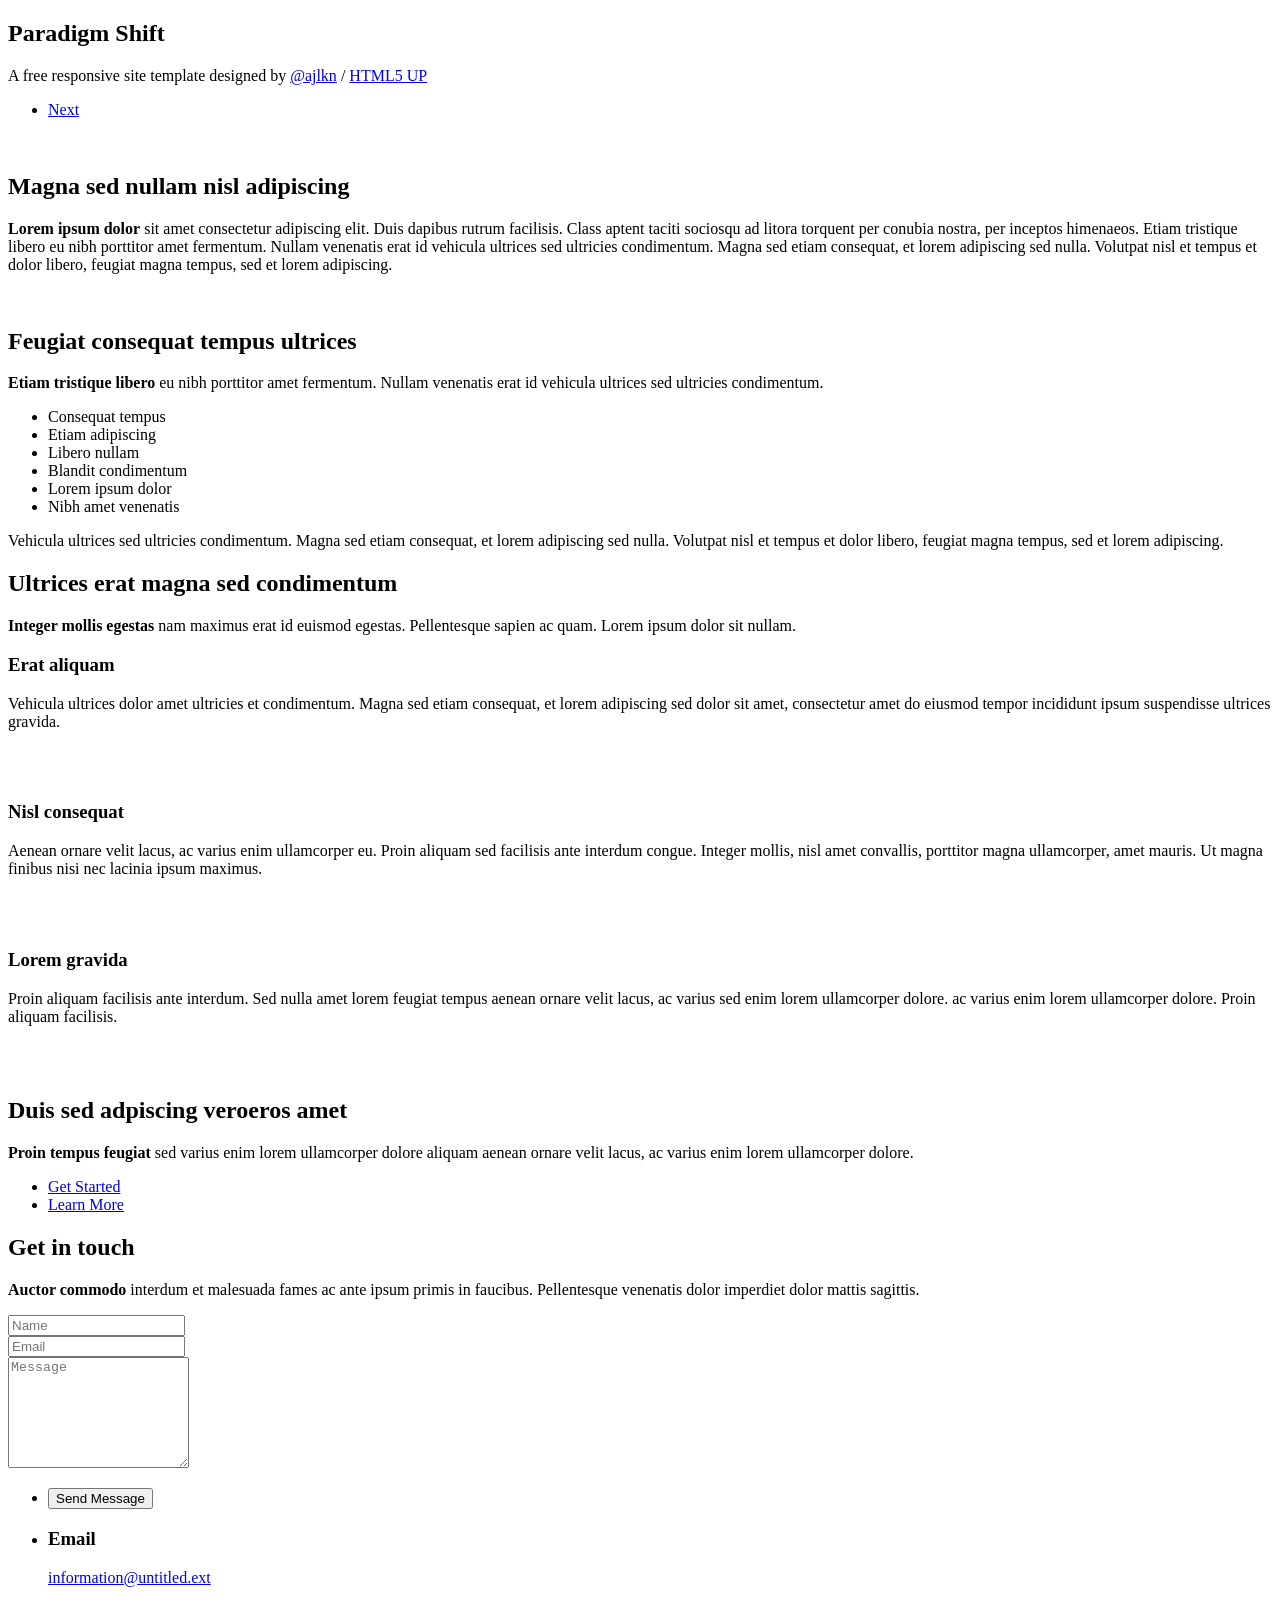
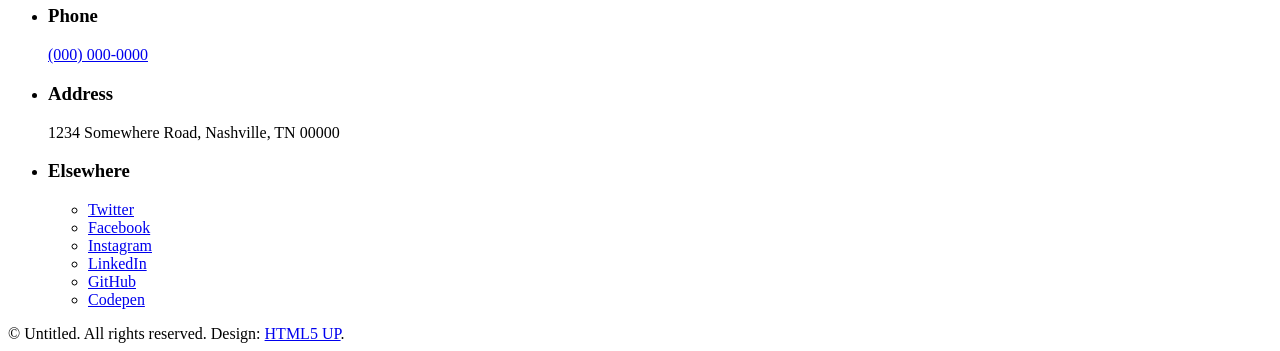
==== index.html @ 8aac3344 "fix links to images" ====
<!DOCTYPE HTML>
<html>
	<head>
		<title>Paradigm Shift by HTML5 UP</title>
		<meta charset="utf-8" />
		<meta name="viewport" content="width=device-width, initial-scale=1, user-scalable=no" />
		<meta name="description" content="" />
		<meta name="keywords" content="" />
		<link rel="stylesheet" href="static/assets/css/main.css" />
	</head>
	<body class="is-preload">

		<!-- Wrapper -->
			<div id="wrapper">

				<!-- Intro -->
					<section class="intro">
						<header>
							<h1>Paradigm Shift</h1>
							<p>A free responsive site template designed by <a href="https://twitter.com/ajlkn">@ajlkn</a> / <a href="https://html5up.net">HTML5 UP</a></p>
							<ul class="actions">
								<li><a href="#first" class="arrow scrolly"><span class="label">Next</span></a></li>
							</ul>
						</header>
						<div class="content">
							<span class="image fill" data-position="center"><img src="static/static/images/pic01.jpg" alt="" /></span>
						</div>
					</section>

				<!-- Section -->
					<section id="first">
						<header>
							<h2>Magna sed nullam nisl adipiscing</h2>
						</header>
						<div class="content">
							<p><strong>Lorem ipsum dolor</strong> sit amet consectetur adipiscing elit. Duis dapibus rutrum facilisis. Class aptent taciti sociosqu ad litora torquent per conubia nostra, per inceptos himenaeos. Etiam tristique libero eu nibh porttitor amet fermentum. Nullam venenatis erat id vehicula ultrices sed ultricies condimentum. Magna sed etiam consequat, et lorem adipiscing sed nulla. Volutpat nisl et tempus et dolor libero, feugiat magna tempus, sed et lorem adipiscing.</p>
							<span class="image main"><img src="static/images/pic02.jpg" alt="" /></span>
						</div>
					</section>

				<!-- Section -->
					<section>
						<header>
							<h2>Feugiat consequat tempus ultrices</h2>
						</header>
						<div class="content">
							<p><strong>Etiam tristique libero</strong> eu nibh porttitor amet fermentum. Nullam venenatis erat id vehicula ultrices sed ultricies condimentum.</p>
							<ul class="feature-icons">
								<li class="icon solid fa-laptop">Consequat tempus</li>
								<li class="icon solid fa-bolt">Etiam adipiscing</li>
								<li class="icon solid fa-signal">Libero nullam</li>
								<li class="icon solid fa-cog">Blandit condimentum</li>
								<li class="icon solid fa-map-marker-alt">Lorem ipsum dolor</li>
								<li class="icon solid fa-code">Nibh amet venenatis</li>
							</ul>
							<p>Vehicula ultrices sed ultricies condimentum. Magna sed etiam consequat, et lorem adipiscing sed nulla. Volutpat nisl et tempus et dolor libero, feugiat magna tempus, sed et lorem adipiscing.</p>
						</div>
					</section>

				<!-- Section -->
					<section>
						<header>
							<h2>Ultrices erat magna sed condimentum</h2>
						</header>
						<div class="content">
							<p><strong>Integer mollis egestas</strong> nam maximus erat id euismod egestas. Pellentesque sapien ac quam. Lorem ipsum dolor sit nullam.</p>

							<!-- Section -->
								<section>
									<header>
										<h3>Erat aliquam</h3>
										<p>Vehicula ultrices dolor amet ultricies et condimentum. Magna sed etiam consequat, et lorem adipiscing sed dolor sit amet, consectetur amet do eiusmod tempor incididunt  ipsum suspendisse ultrices gravida.</p>
									</header>
									<div class="content">
										<div class="gallery">
											<a href="static/images/gallery/fulls/01.jpg" class="landscape"><img src="static/images/gallery/thumbs/01.jpg" alt="" /></a>
											<a href="static/images/gallery/fulls/02.jpg"><img src="static/images/gallery/thumbs/02.jpg" alt="" /></a>
											<a href="static/images/gallery/fulls/03.jpg"><img src="static/images/gallery/thumbs/03.jpg" alt="" /></a>
											<a href="static/images/gallery/fulls/04.jpg" class="landscape"><img src="static/images/gallery/thumbs/04.jpg" alt="" /></a>
										</div>
									</div>
								</section>

							<!-- Section -->
								<section>
									<header>
										<h3>Nisl consequat</h3>
										<p>Aenean ornare velit lacus, ac varius enim ullamcorper eu. Proin aliquam sed facilisis ante interdum congue. Integer mollis, nisl amet convallis, porttitor magna ullamcorper, amet mauris. Ut magna finibus nisi nec lacinia ipsum maximus.</p>
									</header>
									<div class="content">
										<div class="gallery">
											<a href="static/images/gallery/fulls/05.jpg" class="landscape"><img src="static/images/gallery/thumbs/05.jpg" alt="" /></a>
											<a href="static/images/gallery/fulls/06.jpg"><img src="static/images/gallery/thumbs/06.jpg" alt="" /></a>
											<a href="static/images/gallery/fulls/07.jpg"><img src="static/images/gallery/thumbs/07.jpg" alt="" /></a>
										</div>
									</div>
								</section>

							<!-- Section -->
								<section>
									<header>
										<h3>Lorem gravida</h3>
										<p>Proin aliquam facilisis ante interdum. Sed nulla amet lorem feugiat tempus aenean ornare velit lacus, ac varius sed enim lorem ullamcorper dolore.  ac varius enim lorem ullamcorper dolore. Proin aliquam facilisis.</p>
									</header>
									<div class="content">
										<div class="gallery">
											<a href="static/images/gallery/fulls/08.jpg" class="portrait"><img src="static/images/gallery/thumbs/08.jpg" alt="" /></a>
											<a href="static/images/gallery/fulls/09.jpg" class="portrait"><img src="static/images/gallery/thumbs/09.jpg" alt="" /></a>
											<a href="static/images/gallery/fulls/10.jpg" class="landscape"><img src="static/images/gallery/thumbs/10.jpg" alt="" /></a>
										</div>
									</div>
								</section>

						</div>
					</section>

				<!-- Section -->
					<section>
						<header>
							<h2>Duis sed adpiscing veroeros amet</h2>
						</header>
						<div class="content">
							<p><strong>Proin tempus feugiat</strong> sed varius enim lorem ullamcorper dolore aliquam aenean ornare velit lacus, ac varius enim lorem ullamcorper dolore.</p>
							<ul class="actions">
								<li><a href="#" class="button primary large">Get Started</a></li>
								<li><a href="#" class="button large">Learn More</a></li>
							</ul>
						</div>
					</section>

				<!-- Elements -->
				<!--
					<section>
						<header>
							<h2>Elements</h2>
						</header>
						<div class="content">

							<section>
								<header>
									<h3>Text</h3>
								</header>
								<div class="content">
									<p>This is <b>bold</b> and this is <strong>strong</strong>. This is <i>italic</i> and this is <em>emphasized</em>.
									This is <sup>superscript</sup> text and this is <sub>subscript</sub> text.
									This is <u>underlined</u> and this is code: <code>for (;;) { ... }</code>. Finally, <a href="#">this is a link</a>.</p>
									<hr />
									<h2>Heading Level 2</h2>
									<h3>Heading Level 3</h3>
									<h4>Heading Level 4</h4>
									<h5>Heading Level 5</h5>
									<hr />
									<h5>Blockquote</h5>
									<blockquote>Fringilla nisl. Donec accumsan interdum nisi, quis tincidunt felis sagittis eget tempus euismod. Vestibulum ante ipsum primis in faucibus vestibulum. Blandit adipiscing eu felis iaculis volutpat ac adipiscing accumsan faucibus. Vestibulum ante ipsum primis in faucibus lorem ipsum dolor sit amet nullam adipiscing eu felis.</blockquote>
									<h5>Preformatted</h5>
									<pre><code>i = 0;

while (!deck.isInOrder()) {
  print 'Iteration ' + i;
  deck.shuffle();
  i++;
}

print 'Sorted in ' + i + ' iterations.';</code></pre>
								</div>
							</section>

							<section>
								<header>
									<h3>Lists</h3>
								</header>
								<div class="content">

									<h4>Unordered</h4>
									<ul>
										<li>Dolor pulvinar etiam.</li>
										<li>Sagittis adipiscing.</li>
										<li>Felis enim feugiat.</li>
									</ul>

									<h4>Alternate</h4>
									<ul class="alt">
										<li>Dolor pulvinar etiam.</li>
										<li>Sagittis adipiscing.</li>
										<li>Felis enim feugiat.</li>
									</ul>

									<h4>Ordered</h4>
									<ol>
										<li>Dolor pulvinar etiam.</li>
										<li>Etiam vel felis viverra.</li>
										<li>Felis enim feugiat.</li>
										<li>Dolor pulvinar etiam.</li>
										<li>Etiam vel felis lorem.</li>
										<li>Felis enim et feugiat.</li>
									</ol>
									<h4>Icons</h4>
									<ul class="icons">
										<li><a href="#" class="icon brands fa-twitter"><span class="label">Twitter</span></a></li>
										<li><a href="#" class="icon brands fa-facebook-f"><span class="label">Facebook</span></a></li>
										<li><a href="#" class="icon brands fa-instagram"><span class="label">Instagram</span></a></li>
										<li><a href="#" class="icon brands fa-github"><span class="label">Github</span></a></li>
									</ul>

									<h4>Actions</h4>
									<ul class="actions">
										<li><a href="#" class="button primary">Default</a></li>
										<li><a href="#" class="button">Default</a></li>
									</ul>
									<ul class="actions stacked">
										<li><a href="#" class="button primary">Default</a></li>
										<li><a href="#" class="button">Default</a></li>
									</ul>
								</div>
							</section>

							<section>
								<header>
									<h3>Table</h3>
								</header>
								<div class="content">
									<h4>Default</h4>
									<div class="table-wrapper">
										<table>
											<thead>
												<tr>
													<th>Name</th>
													<th>Description</th>
													<th>Price</th>
												</tr>
											</thead>
											<tbody>
												<tr>
													<td>Item One</td>
													<td>Ante turpis integer aliquet porttitor.</td>
													<td>29.99</td>
												</tr>
												<tr>
													<td>Item Two</td>
													<td>Vis ac commodo adipiscing arcu aliquet.</td>
													<td>19.99</td>
												</tr>
												<tr>
													<td>Item Three</td>
													<td> Morbi faucibus arcu accumsan lorem.</td>
													<td>29.99</td>
												</tr>
												<tr>
													<td>Item Four</td>
													<td>Vitae integer tempus condimentum.</td>
													<td>19.99</td>
												</tr>
												<tr>
													<td>Item Five</td>
													<td>Ante turpis integer aliquet porttitor.</td>
													<td>29.99</td>
												</tr>
											</tbody>
											<tfoot>
												<tr>
													<td colspan="2"></td>
													<td>100.00</td>
												</tr>
											</tfoot>
										</table>
									</div>

									<h4>Alternate</h4>
									<div class="table-wrapper">
										<table class="alt">
											<thead>
												<tr>
													<th>Name</th>
													<th>Description</th>
													<th>Price</th>
												</tr>
											</thead>
											<tbody>
												<tr>
													<td>Item One</td>
													<td>Ante turpis integer aliquet porttitor.</td>
													<td>29.99</td>
												</tr>
												<tr>
													<td>Item Two</td>
													<td>Vis ac commodo adipiscing arcu aliquet.</td>
													<td>19.99</td>
												</tr>
												<tr>
													<td>Item Three</td>
													<td> Morbi faucibus arcu accumsan lorem.</td>
													<td>29.99</td>
												</tr>
												<tr>
													<td>Item Four</td>
													<td>Vitae integer tempus condimentum.</td>
													<td>19.99</td>
												</tr>
												<tr>
													<td>Item Five</td>
													<td>Ante turpis integer aliquet porttitor.</td>
													<td>29.99</td>
												</tr>
											</tbody>
											<tfoot>
												<tr>
													<td colspan="2"></td>
													<td>100.00</td>
												</tr>
											</tfoot>
										</table>
									</div>
								</div>
							</section>

							<section>
								<header>
									<h3>Buttons</h3>
								</header>
								<div class="content">
									<ul class="actions">
										<li><a href="#" class="button primary">Primary</a></li>
										<li><a href="#" class="button">Default</a></li>
									</ul>
									<ul class="actions">
										<li><a href="#" class="button large">Large</a></li>
										<li><a href="#" class="button">Default</a></li>
										<li><a href="#" class="button small">Small</a></li>
									</ul>
									<ul class="actions">
										<li><a href="#" class="button primary icon solid fa-download">Icon</a></li>
										<li><a href="#" class="button icon solid fa-download">Icon</a></li>
									</ul>
									<ul class="actions">
										<li><span class="button primary disabled">Disabled</span></li>
										<li><span class="button disabled">Disabled</span></li>
									</ul>
								</div>
							</section>

							<section>
								<header>
									<h3>Form</h3>
								</header>
								<div class="content">
									<form method="post" action="#">
										<div class="fields">
											<div class="field half">
												<label for="demo-name">Name</label>
												<input type="text" name="demo-name" id="demo-name" value="" placeholder="Jane Doe" />
											</div>
											<div class="field half">
												<label for="demo-email">Email</label>
												<input type="email" name="demo-email" id="demo-email" value="" placeholder="jane@untitled.tld" />
											</div>
											<div class="field">
												<label for="demo-category">Category</label>
												<select name="demo-category" id="demo-category">
													<option value="">-</option>
													<option value="1">Manufacturing</option>
													<option value="1">Shipping</option>
													<option value="1">Administration</option>
													<option value="1">Human Resources</option>
												</select>
											</div>
											<div class="field half">
												<input type="radio" id="demo-priority-low" name="demo-priority" checked>
												<label for="demo-priority-low">Low</label>
											</div>
											<div class="field half">
												<input type="radio" id="demo-priority-high" name="demo-priority">
												<label for="demo-priority-high">High</label>
											</div>
											<div class="field half">
												<input type="checkbox" id="demo-copy" name="demo-copy">
												<label for="demo-copy">Email me a copy</label>
											</div>
											<div class="field half">
												<input type="checkbox" id="demo-human" name="demo-human" checked>
												<label for="demo-human">Not a robot</label>
											</div>
											<div class="field">
												<label for="demo-message">Message</label>
												<textarea name="demo-message" id="demo-message" placeholder="Enter your message" rows="6"></textarea>
											</div>
										</div>
										<ul class="actions">
											<li><input type="submit" value="Send Message" class="primary" /></li>
											<li><input type="reset" value="Reset" /></li>
										</ul>
									</form>
								</div>
							</section>

						</div>
					</section>
				-->

				<!-- Section -->
					<section>
						<header>
							<h2>Get in touch</h2>
						</header>
						<div class="content">
							<p><strong>Auctor commodo</strong> interdum et malesuada fames ac ante ipsum primis in faucibus. Pellentesque venenatis dolor imperdiet dolor mattis sagittis.</p>
							<form>
								<div class="fields">
									<div class="field half">
										<input type="text" name="name" id="name" placeholder="Name" />
									</div>
									<div class="field half">
										<input type="email" name="email" id="email" placeholder="Email" />
									</div>
									<div class="field">
										<textarea name="message" id="message" placeholder="Message" rows="7"></textarea>
									</div>
								</div>
								<ul class="actions">
									<li><input type="submit" value="Send Message" class="button primary" /></li>
								</ul>
							</form>
						</div>
						<footer>
							<ul class="items">
								<li>
									<h3>Email</h3>
									<a href="#">information@untitled.ext</a>
								</li>
								<li>
									<h3>Phone</h3>
									<a href="#">(000) 000-0000</a>
								</li>
								<li>
									<h3>Address</h3>
									<span>1234 Somewhere Road, Nashville, TN 00000</span>
								</li>
								<li>
									<h3>Elsewhere</h3>
									<ul class="icons">
										<li><a href="#" class="icon brands fa-twitter"><span class="label">Twitter</span></a></li>
										<li><a href="#" class="icon brands fa-facebook-f"><span class="label">Facebook</span></a></li>
										<li><a href="#" class="icon brands fa-instagram"><span class="label">Instagram</span></a></li>
										<li><a href="#" class="icon brands fa-linkedin-in"><span class="label">LinkedIn</span></a></li>
										<li><a href="#" class="icon brands fa-github"><span class="label">GitHub</span></a></li>
										<li><a href="#" class="icon brands fa-codepen"><span class="label">Codepen</span></a></li>
									</ul>
								</li>
							</ul>
						</footer>
					</section>

				<!-- Copyright -->
					<div class="copyright">&copy; Untitled. All rights reserved. Design: <a href="https://html5up.net">HTML5 UP</a>.</div>

			</div>

		<!-- Scripts -->
			<script src="assets/js/jquery.min.js"></script>
			<script src="assets/js/jquery.scrolly.min.js"></script>
			<script src="assets/js/browser.min.js"></script>
			<script src="assets/js/breakpoints.min.js"></script>
			<script src="assets/js/util.js"></script>
			<script src="assets/js/main.js"></script>

	</body>
</html>
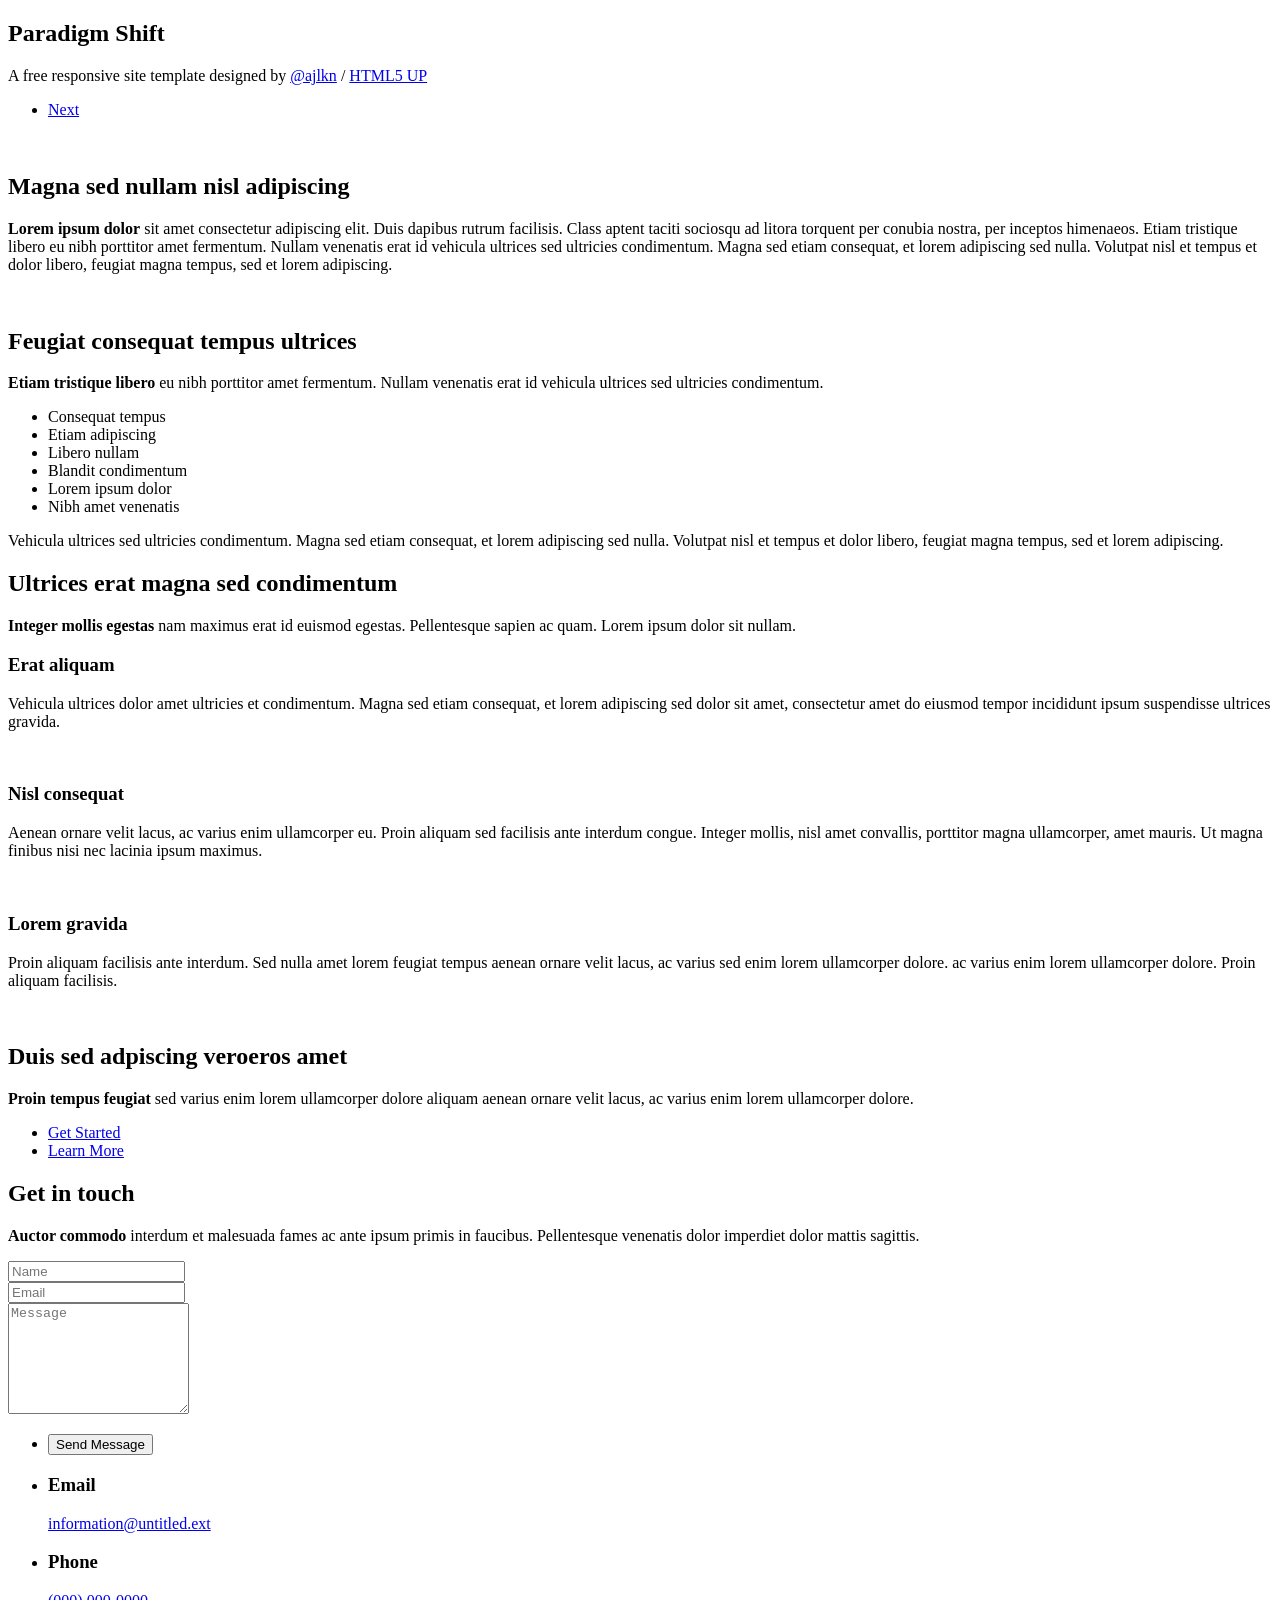
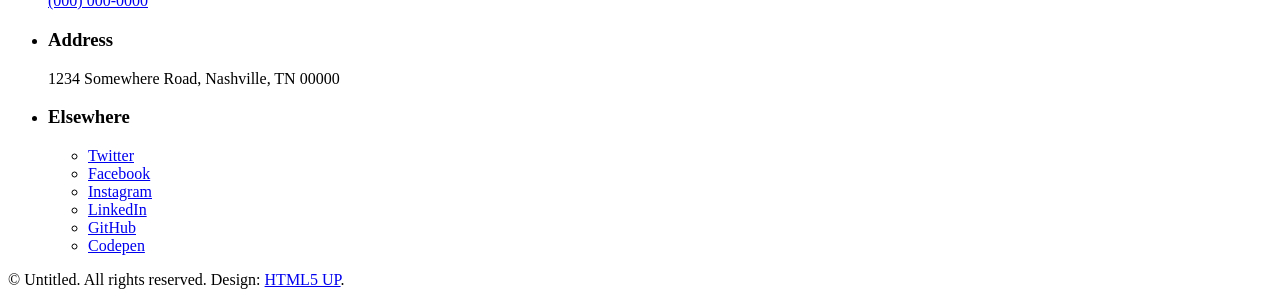
==== commit a8773876: "link JS files in static folder" ====
--- a/index.html
+++ b/index.html
@@ -455,12 +455,12 @@
 			</div>
 
 		<!-- Scripts -->
-			<script src="assets/js/jquery.min.js"></script>
-			<script src="assets/js/jquery.scrolly.min.js"></script>
-			<script src="assets/js/browser.min.js"></script>
-			<script src="assets/js/breakpoints.min.js"></script>
-			<script src="assets/js/util.js"></script>
-			<script src="assets/js/main.js"></script>
+			<script src="static/assets/js/jquery.min.js"></script>
+			<script src="static/assets/js/jquery.scrolly.min.js"></script>
+			<script src="static/assets/js/browser.min.js"></script>
+			<script src="static/assets/js/breakpoints.min.js"></script>
+			<script src="static/assets/js/util.js"></script>
+			<script src="static/assets/js/main.js"></script>
 
 	</body>
 </html>
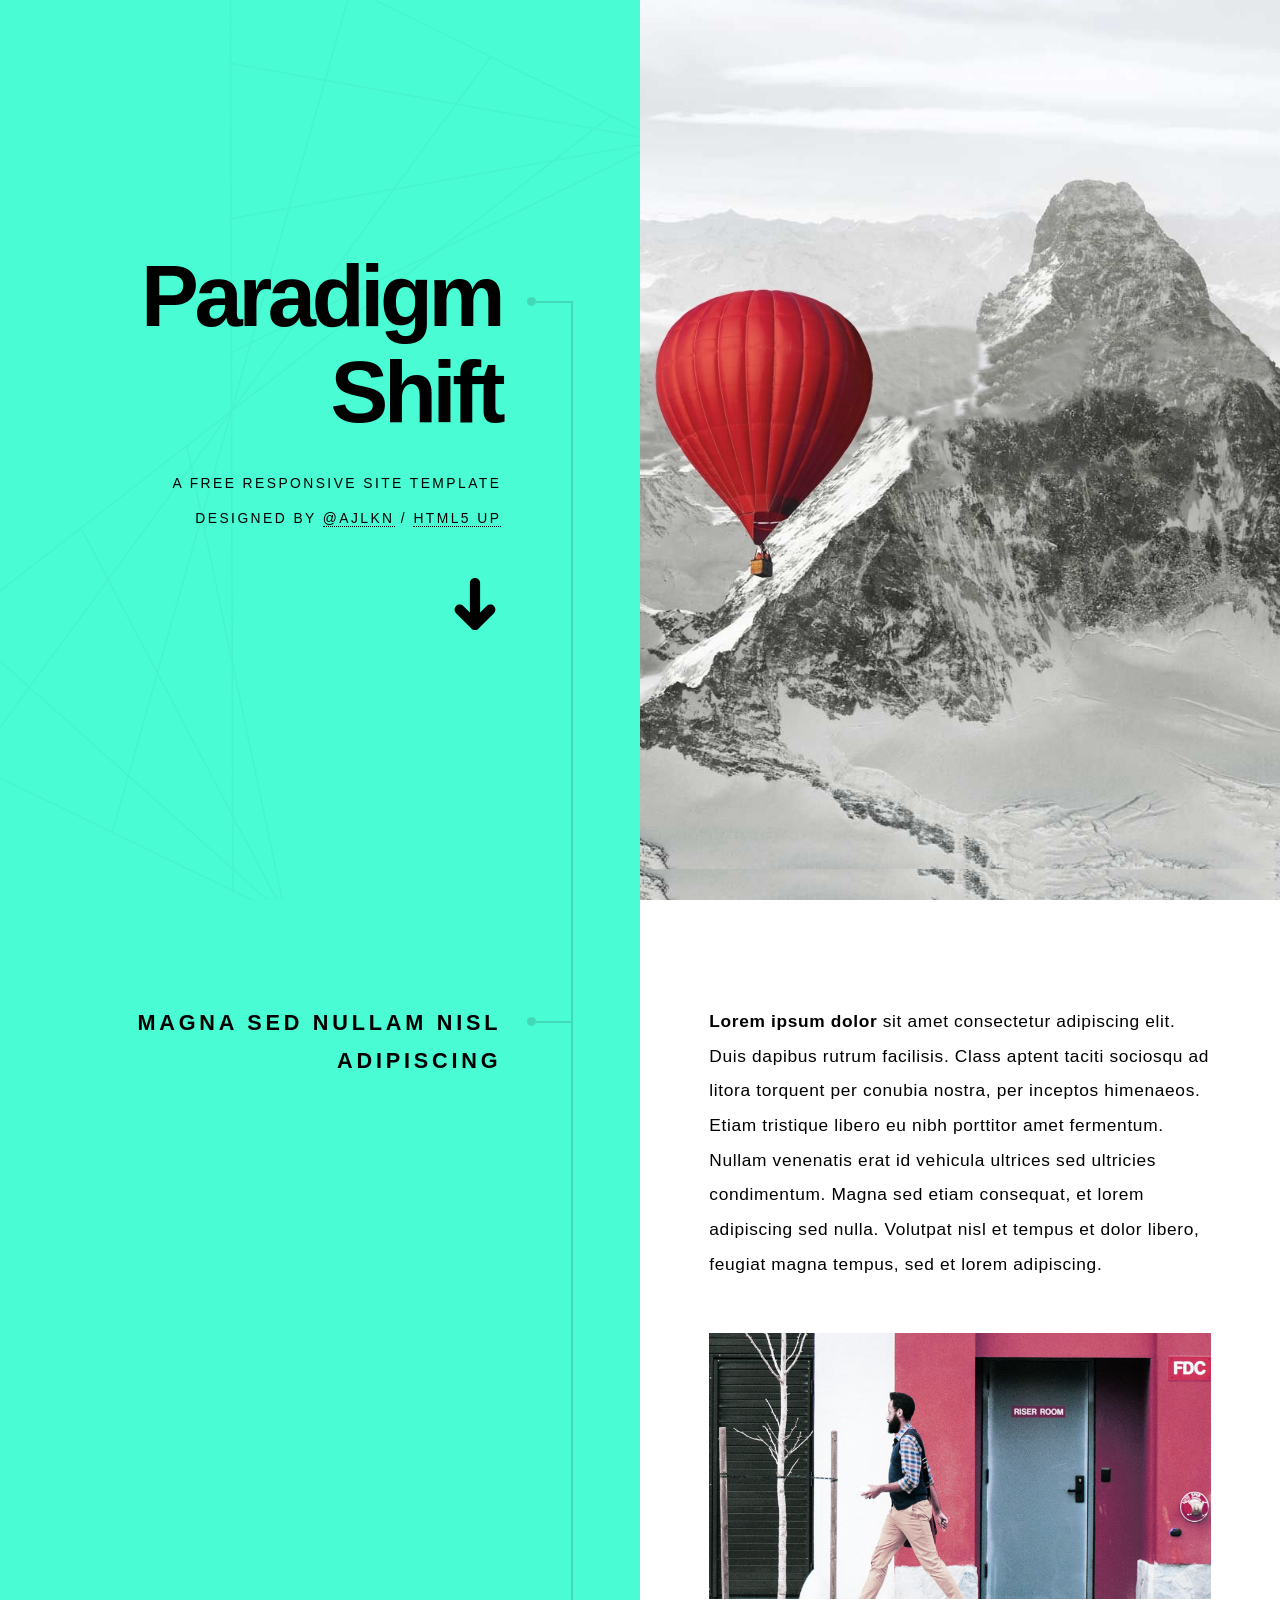
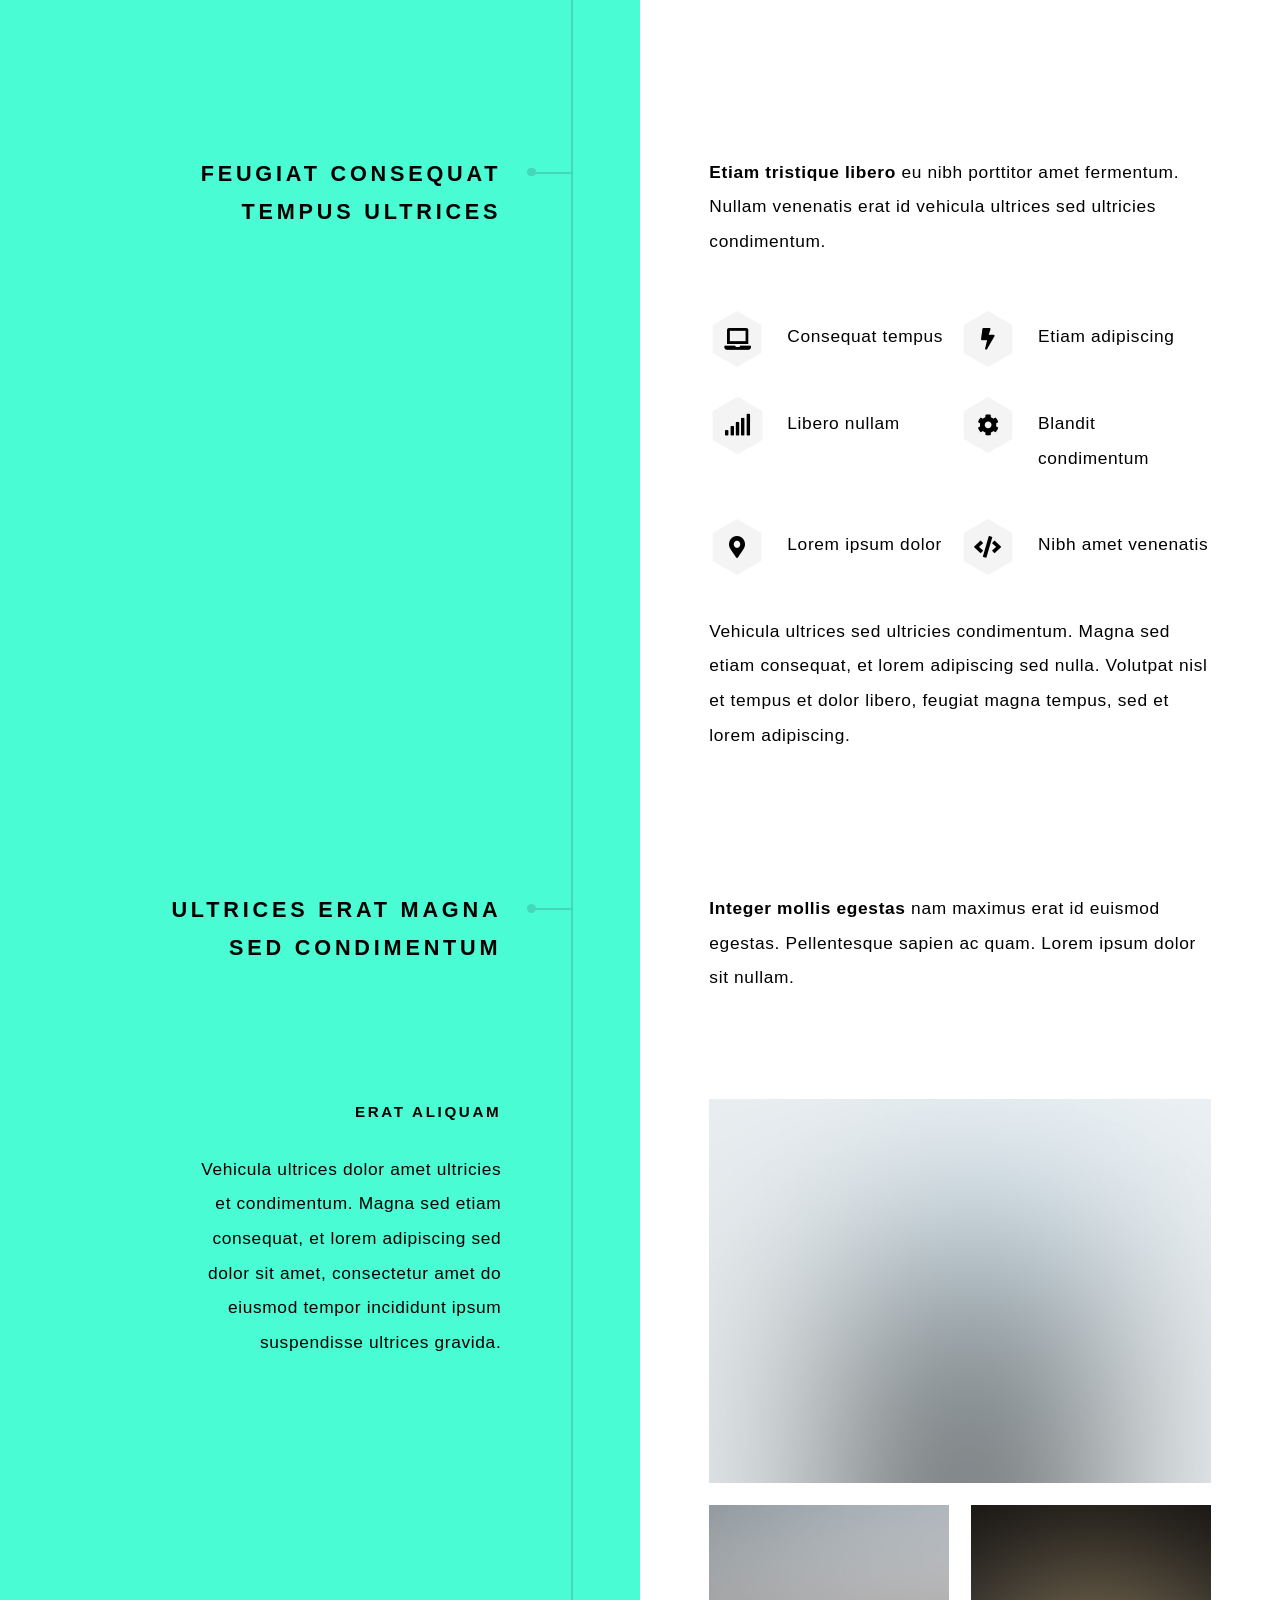
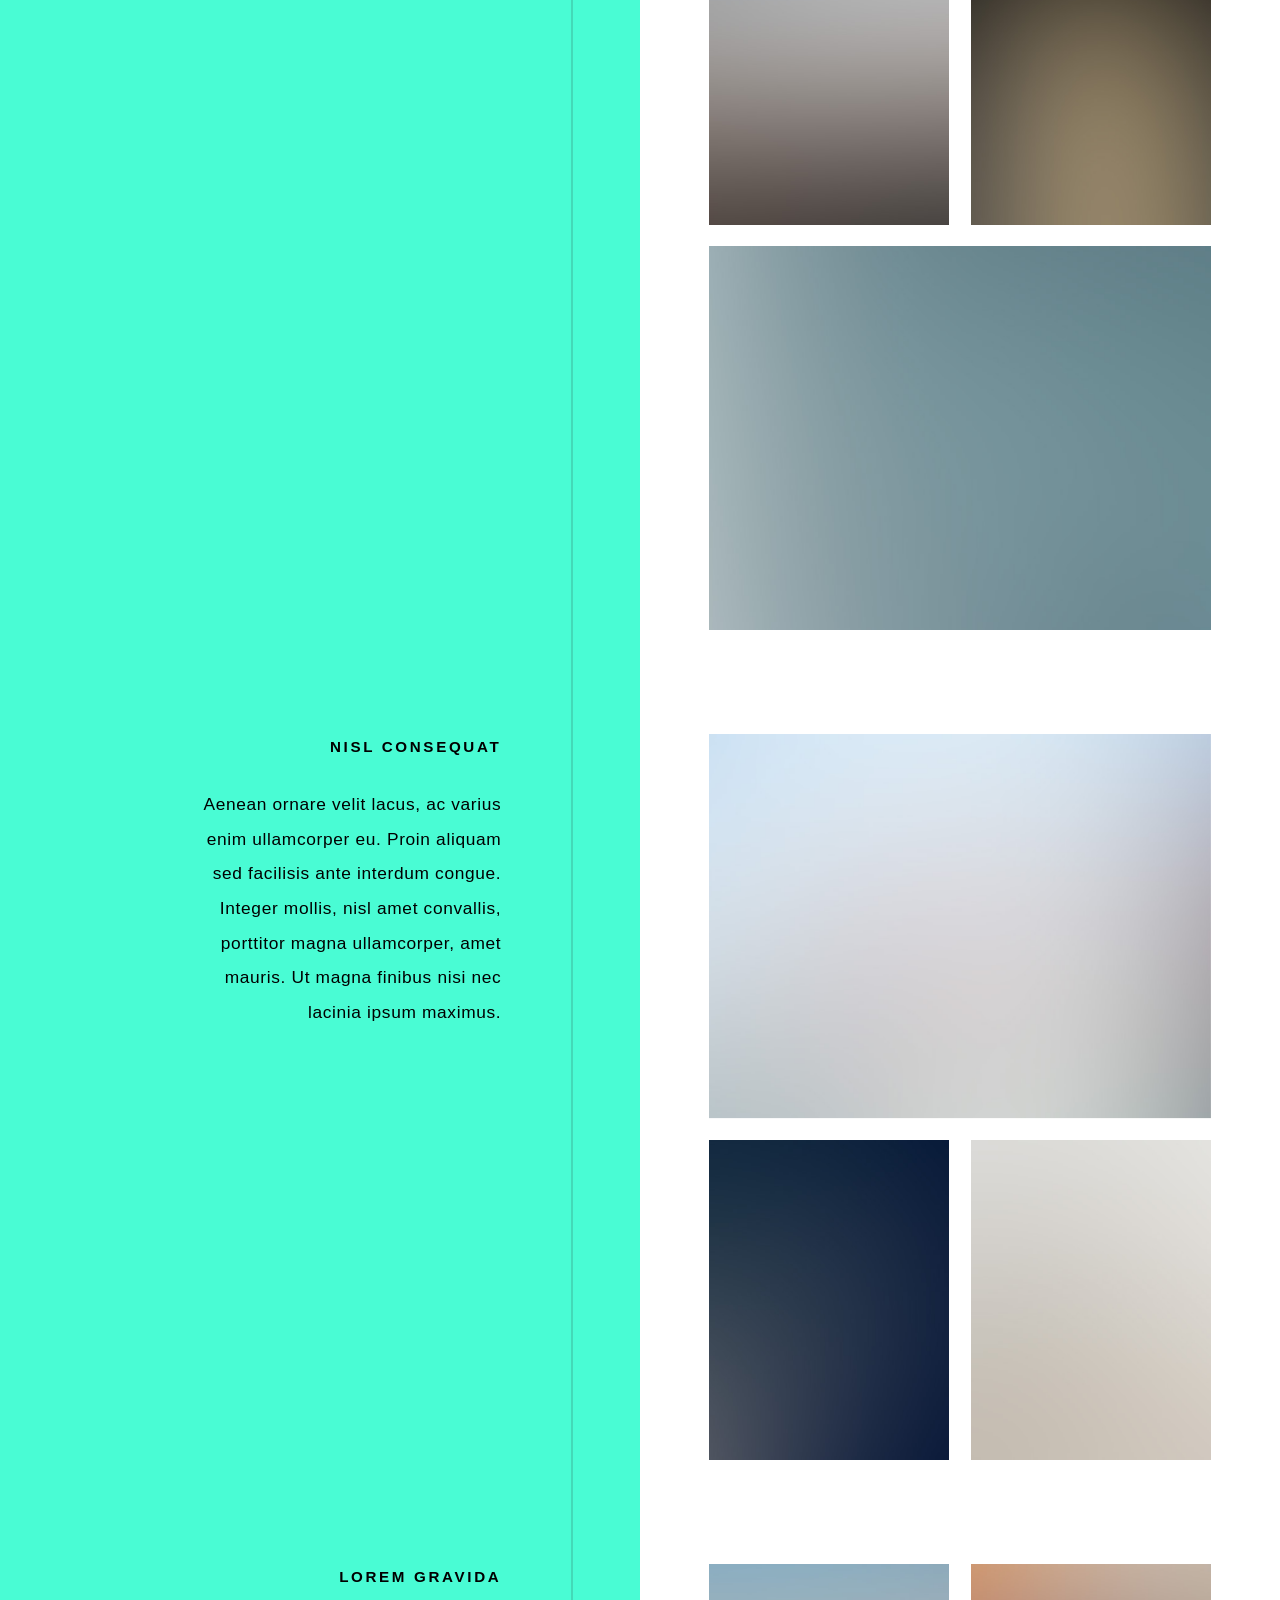
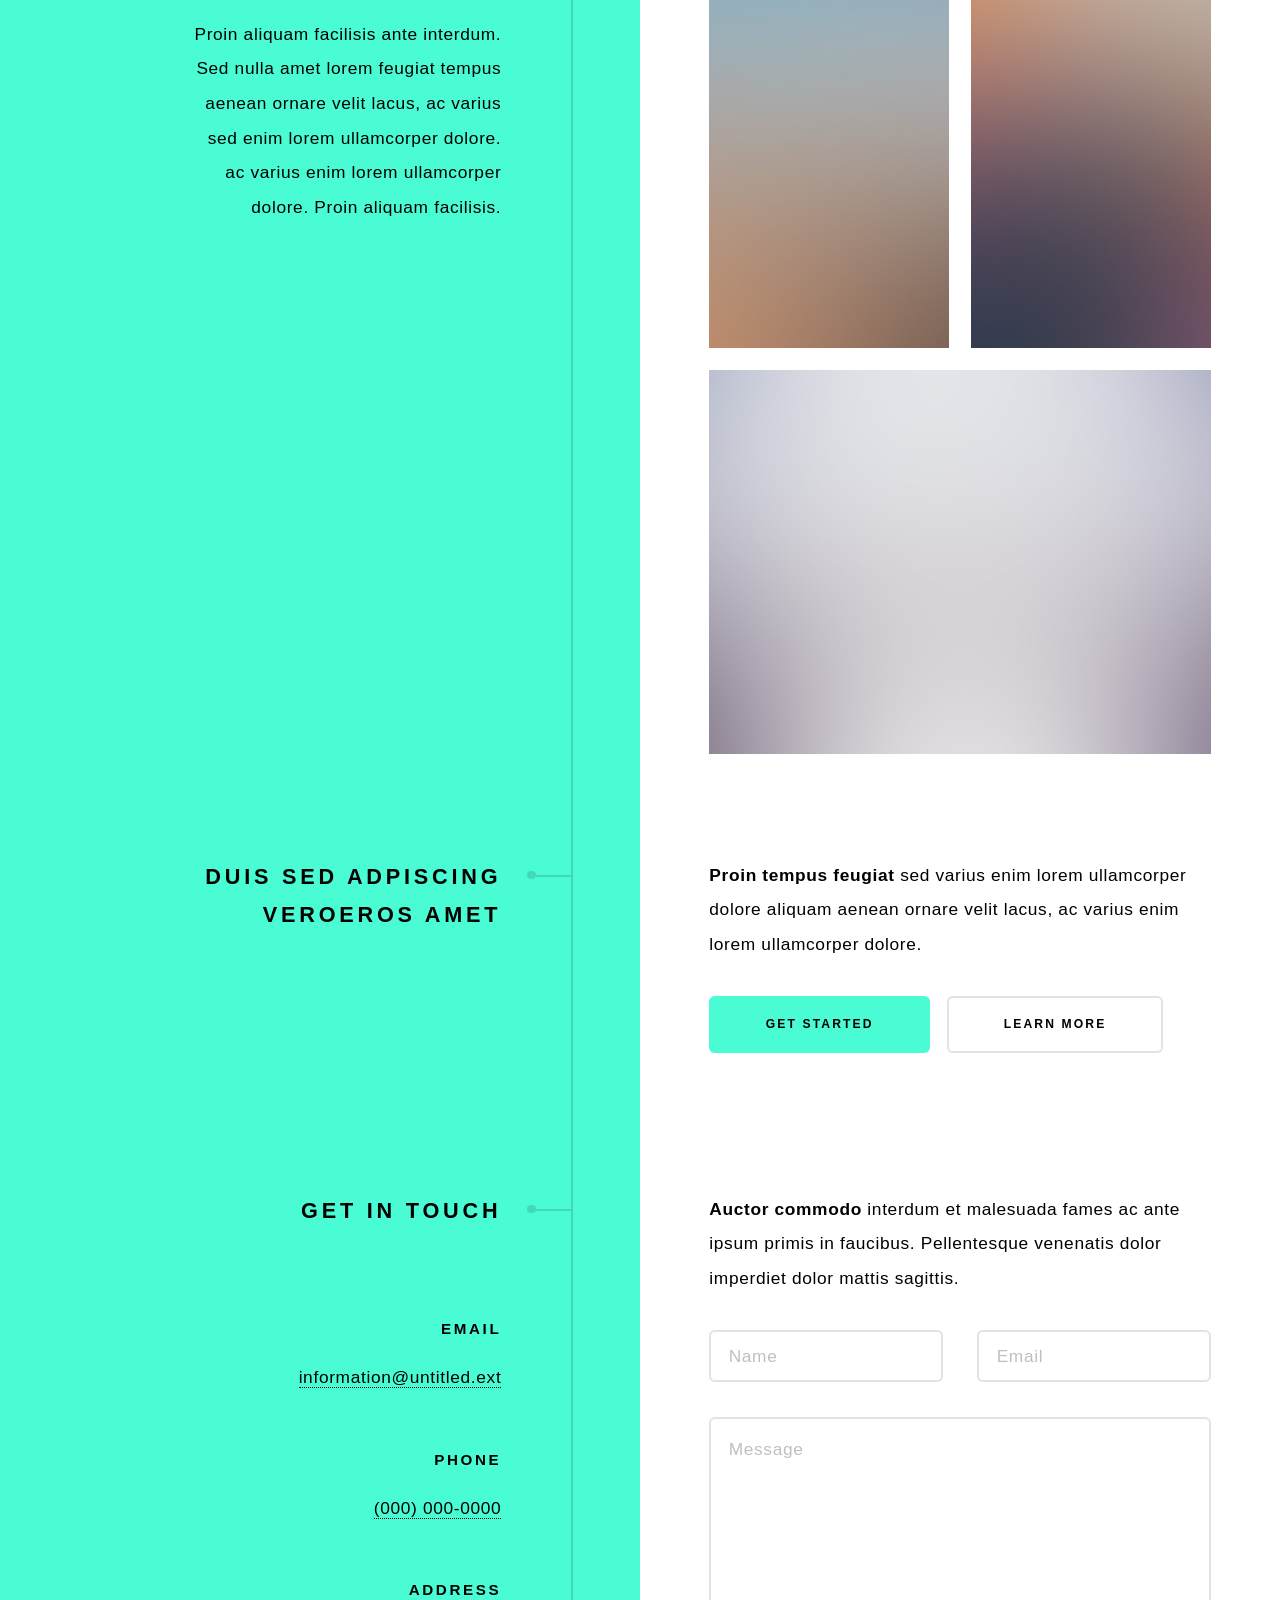
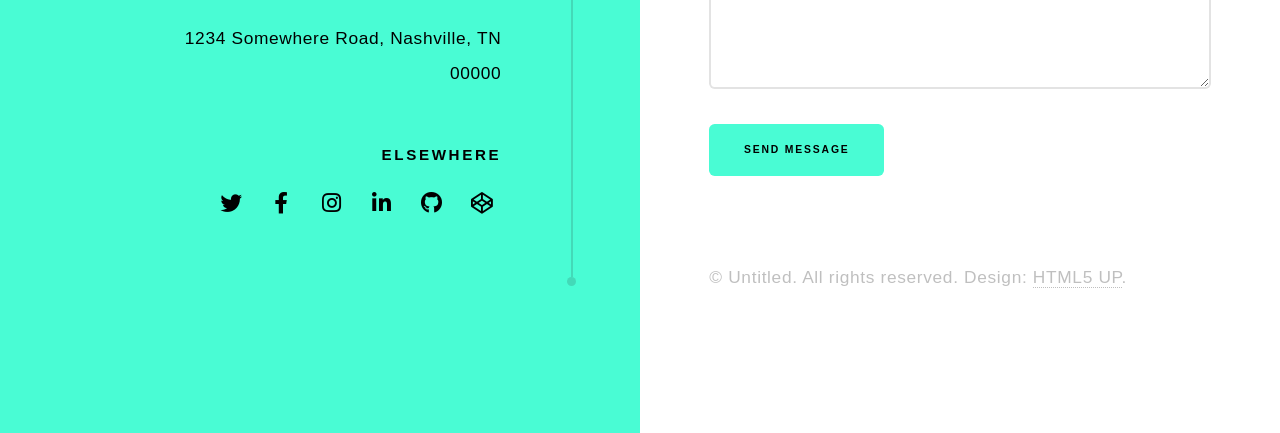
==== commit af4d0fe0: "use absolute paths" ====
--- a/index.html
+++ b/index.html
@@ -6,7 +6,7 @@
 		<meta name="viewport" content="width=device-width, initial-scale=1, user-scalable=no" />
 		<meta name="description" content="" />
 		<meta name="keywords" content="" />
-		<link rel="stylesheet" href="static/assets/css/main.css" />
+		<link rel="stylesheet" href="https://qreview-io.github.io/assets/css/main.css" />
 	</head>
 	<body class="is-preload">
 
@@ -23,7 +23,7 @@
 							</ul>
 						</header>
 						<div class="content">
-							<span class="image fill" data-position="center"><img src="static/static/images/pic01.jpg" alt="" /></span>
+							<span class="image fill" data-position="center"><img src="https://qreview-io.github.io/images/pic01.jpg" alt="" /></span>
 						</div>
 					</section>
 
@@ -34,7 +34,7 @@
 						</header>
 						<div class="content">
 							<p><strong>Lorem ipsum dolor</strong> sit amet consectetur adipiscing elit. Duis dapibus rutrum facilisis. Class aptent taciti sociosqu ad litora torquent per conubia nostra, per inceptos himenaeos. Etiam tristique libero eu nibh porttitor amet fermentum. Nullam venenatis erat id vehicula ultrices sed ultricies condimentum. Magna sed etiam consequat, et lorem adipiscing sed nulla. Volutpat nisl et tempus et dolor libero, feugiat magna tempus, sed et lorem adipiscing.</p>
-							<span class="image main"><img src="static/images/pic02.jpg" alt="" /></span>
+							<span class="image main"><img src="https://qreview-io.github.io/images/pic02.jpg" alt="" /></span>
 						</div>
 					</section>
 
@@ -73,10 +73,10 @@
 									</header>
 									<div class="content">
 										<div class="gallery">
-											<a href="static/images/gallery/fulls/01.jpg" class="landscape"><img src="static/images/gallery/thumbs/01.jpg" alt="" /></a>
-											<a href="static/images/gallery/fulls/02.jpg"><img src="static/images/gallery/thumbs/02.jpg" alt="" /></a>
-											<a href="static/images/gallery/fulls/03.jpg"><img src="static/images/gallery/thumbs/03.jpg" alt="" /></a>
-											<a href="static/images/gallery/fulls/04.jpg" class="landscape"><img src="static/images/gallery/thumbs/04.jpg" alt="" /></a>
+											<a href="https://qreview-io.github.io/images/gallery/fulls/01.jpg" class="landscape"><img src="https://qreview-io.github.io/images/gallery/thumbs/01.jpg" alt="" /></a>
+											<a href="https://qreview-io.github.io/images/gallery/fulls/02.jpg"><img src="https://qreview-io.github.io/images/gallery/thumbs/02.jpg" alt="" /></a>
+											<a href="https://qreview-io.github.io/images/gallery/fulls/03.jpg"><img src="https://qreview-io.github.io/images/gallery/thumbs/03.jpg" alt="" /></a>
+											<a href="https://qreview-io.github.io/images/gallery/fulls/04.jpg" class="landscape"><img src="https://qreview-io.github.io/images/gallery/thumbs/04.jpg" alt="" /></a>
 										</div>
 									</div>
 								</section>
@@ -89,9 +89,9 @@
 									</header>
 									<div class="content">
 										<div class="gallery">
-											<a href="static/images/gallery/fulls/05.jpg" class="landscape"><img src="static/images/gallery/thumbs/05.jpg" alt="" /></a>
-											<a href="static/images/gallery/fulls/06.jpg"><img src="static/images/gallery/thumbs/06.jpg" alt="" /></a>
-											<a href="static/images/gallery/fulls/07.jpg"><img src="static/images/gallery/thumbs/07.jpg" alt="" /></a>
+											<a href="https://qreview-io.github.io/images/gallery/fulls/05.jpg" class="landscape"><img src="https://qreview-io.github.io/images/gallery/thumbs/05.jpg" alt="" /></a>
+											<a href="https://qreview-io.github.io/images/gallery/fulls/06.jpg"><img src="https://qreview-io.github.io/images/gallery/thumbs/06.jpg" alt="" /></a>
+											<a href="https://qreview-io.github.io/images/gallery/fulls/07.jpg"><img src="https://qreview-io.github.io/images/gallery/thumbs/07.jpg" alt="" /></a>
 										</div>
 									</div>
 								</section>
@@ -104,9 +104,9 @@
 									</header>
 									<div class="content">
 										<div class="gallery">
-											<a href="static/images/gallery/fulls/08.jpg" class="portrait"><img src="static/images/gallery/thumbs/08.jpg" alt="" /></a>
-											<a href="static/images/gallery/fulls/09.jpg" class="portrait"><img src="static/images/gallery/thumbs/09.jpg" alt="" /></a>
-											<a href="static/images/gallery/fulls/10.jpg" class="landscape"><img src="static/images/gallery/thumbs/10.jpg" alt="" /></a>
+											<a href="https://qreview-io.github.io/images/gallery/fulls/08.jpg" class="portrait"><img src="https://qreview-io.github.io/images/gallery/thumbs/08.jpg" alt="" /></a>
+											<a href="https://qreview-io.github.io/images/gallery/fulls/09.jpg" class="portrait"><img src="https://qreview-io.github.io/images/gallery/thumbs/09.jpg" alt="" /></a>
+											<a href="https://qreview-io.github.io/images/gallery/fulls/10.jpg" class="landscape"><img src="https://qreview-io.github.io/images/gallery/thumbs/10.jpg" alt="" /></a>
 										</div>
 									</div>
 								</section>
@@ -455,12 +455,12 @@
 			</div>
 
 		<!-- Scripts -->
-			<script src="static/assets/js/jquery.min.js"></script>
-			<script src="static/assets/js/jquery.scrolly.min.js"></script>
-			<script src="static/assets/js/browser.min.js"></script>
-			<script src="static/assets/js/breakpoints.min.js"></script>
-			<script src="static/assets/js/util.js"></script>
-			<script src="static/assets/js/main.js"></script>
+			<script src="https://qreview-io.github.io/assets/js/jquery.min.js"></script>
+			<script src="https://qreview-io.github.io/assets/js/jquery.scrolly.min.js"></script>
+			<script src="https://qreview-io.github.io/assets/js/browser.min.js"></script>
+			<script src="https://qreview-io.github.io/assets/js/breakpoints.min.js"></script>
+			<script src="https://qreview-io.github.io/assets/js/util.js"></script>
+			<script src="https://qreview-io.github.io/assets/js/main.js"></script>
 
 	</body>
 </html>
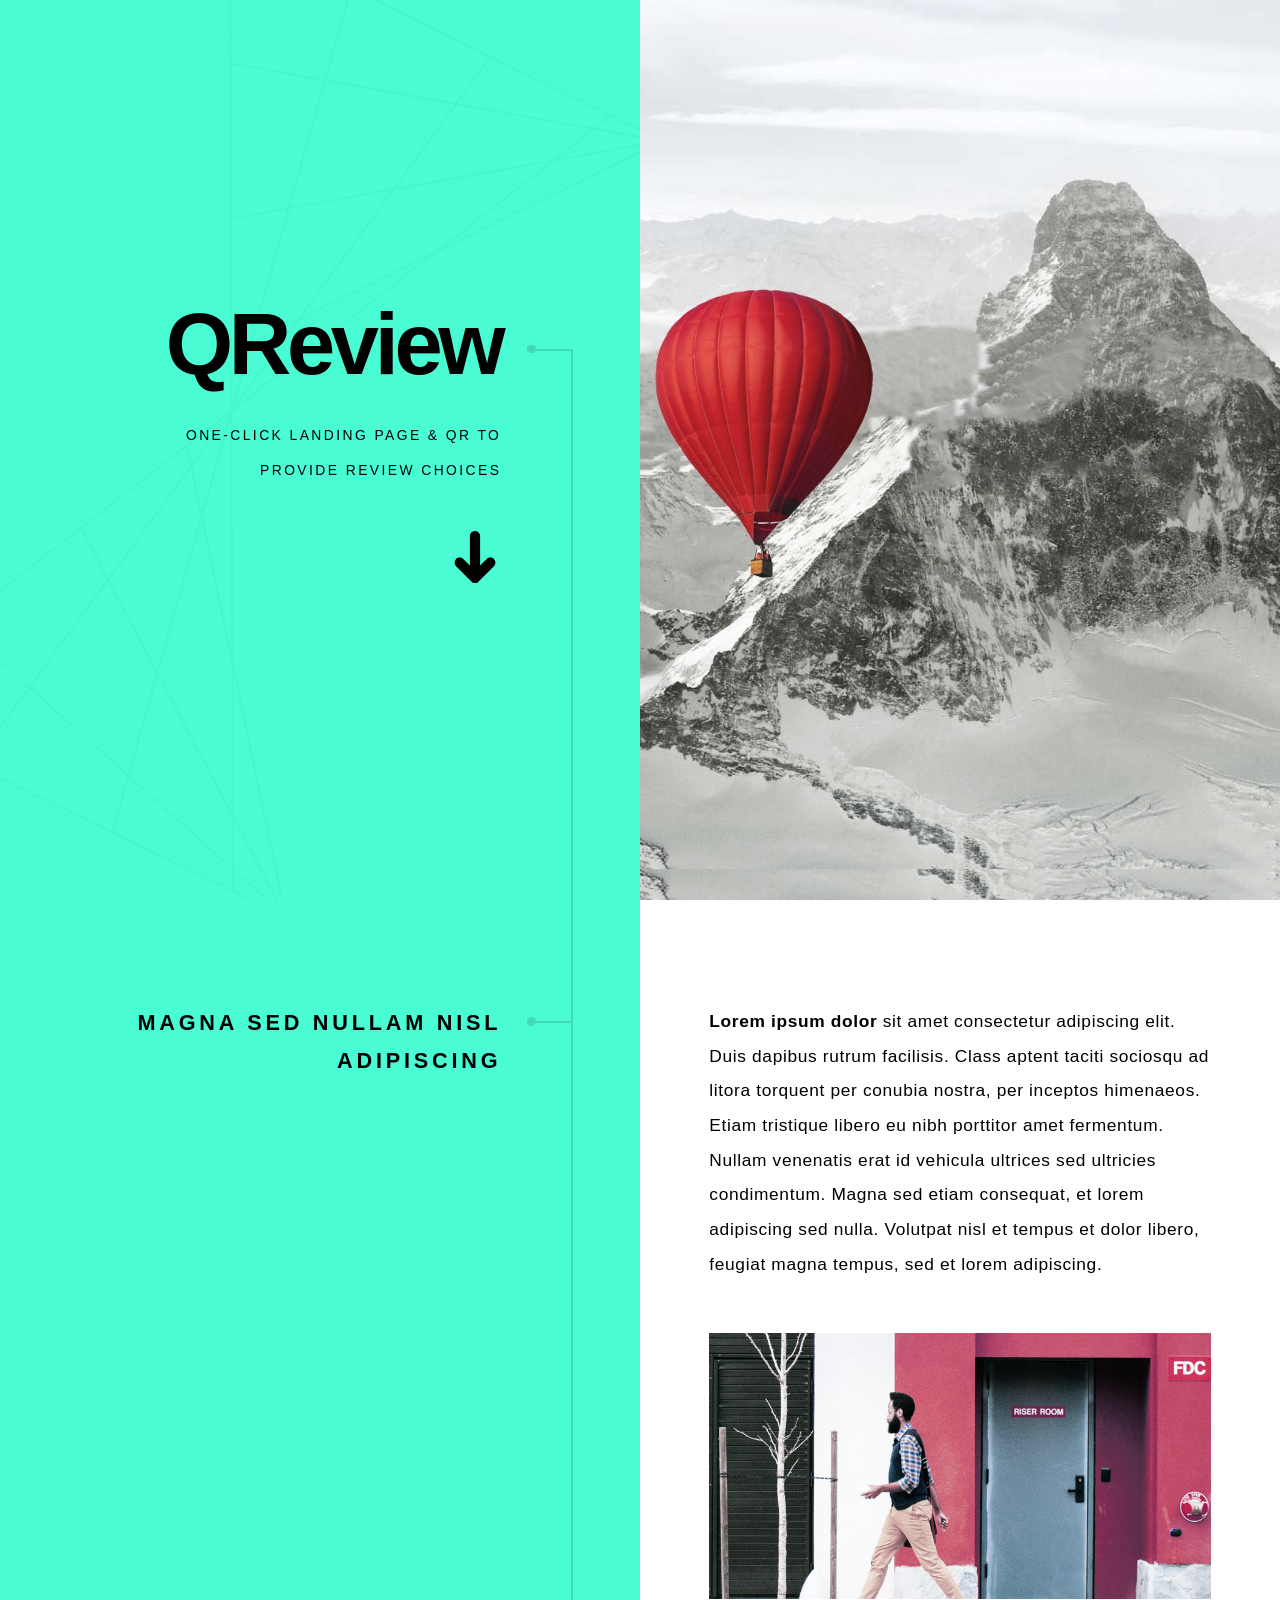
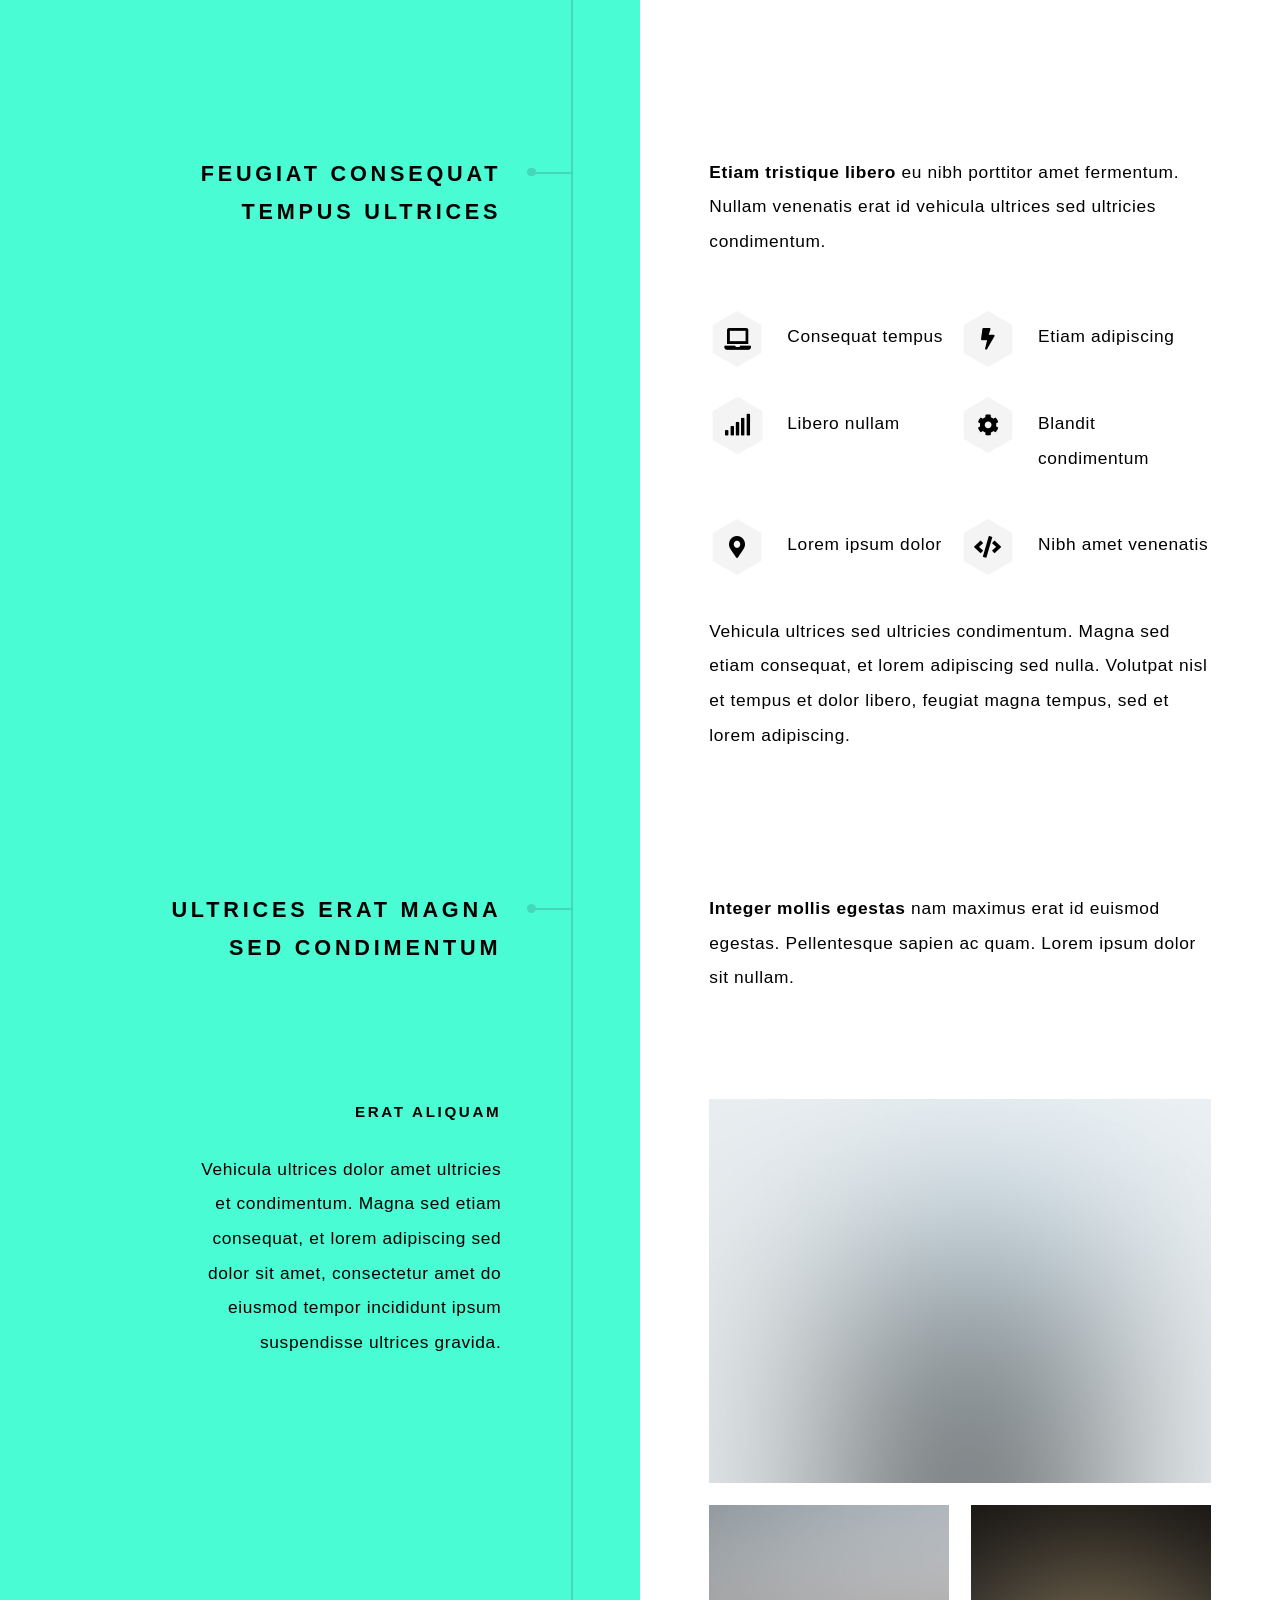
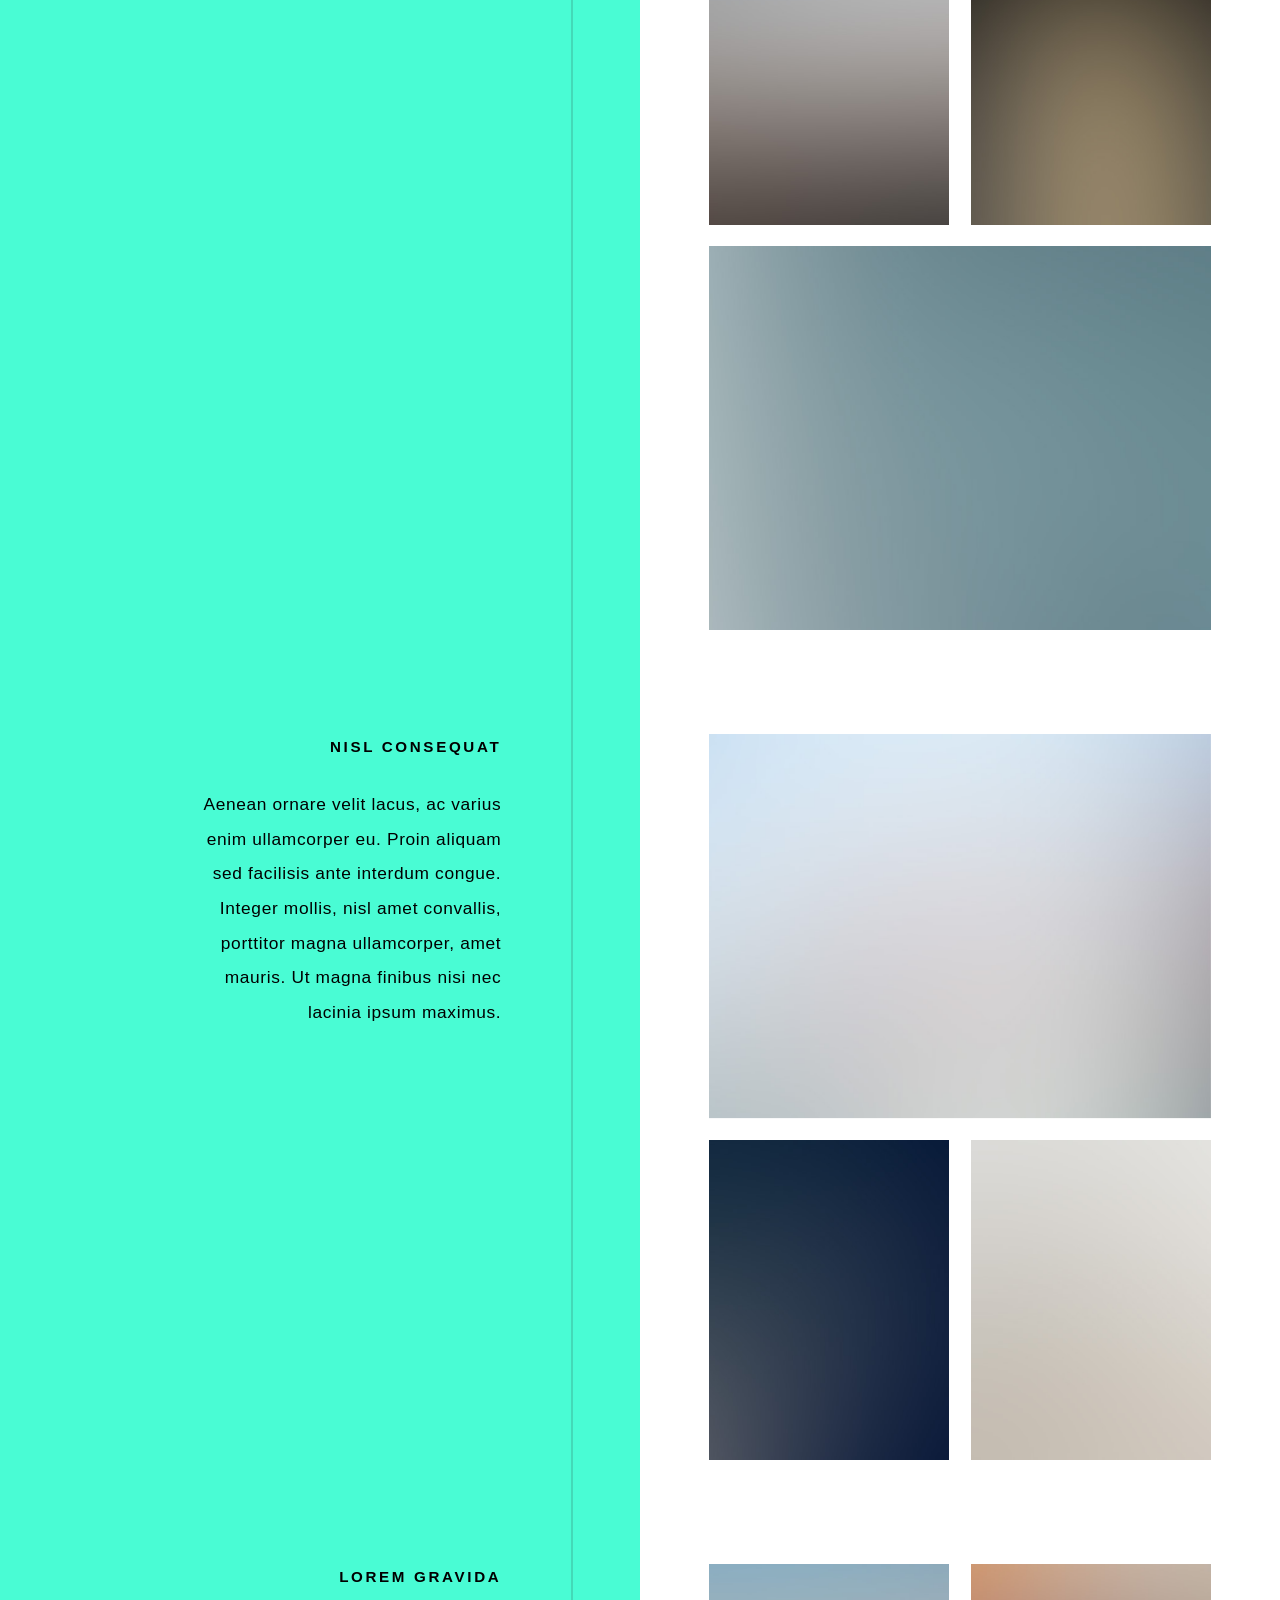
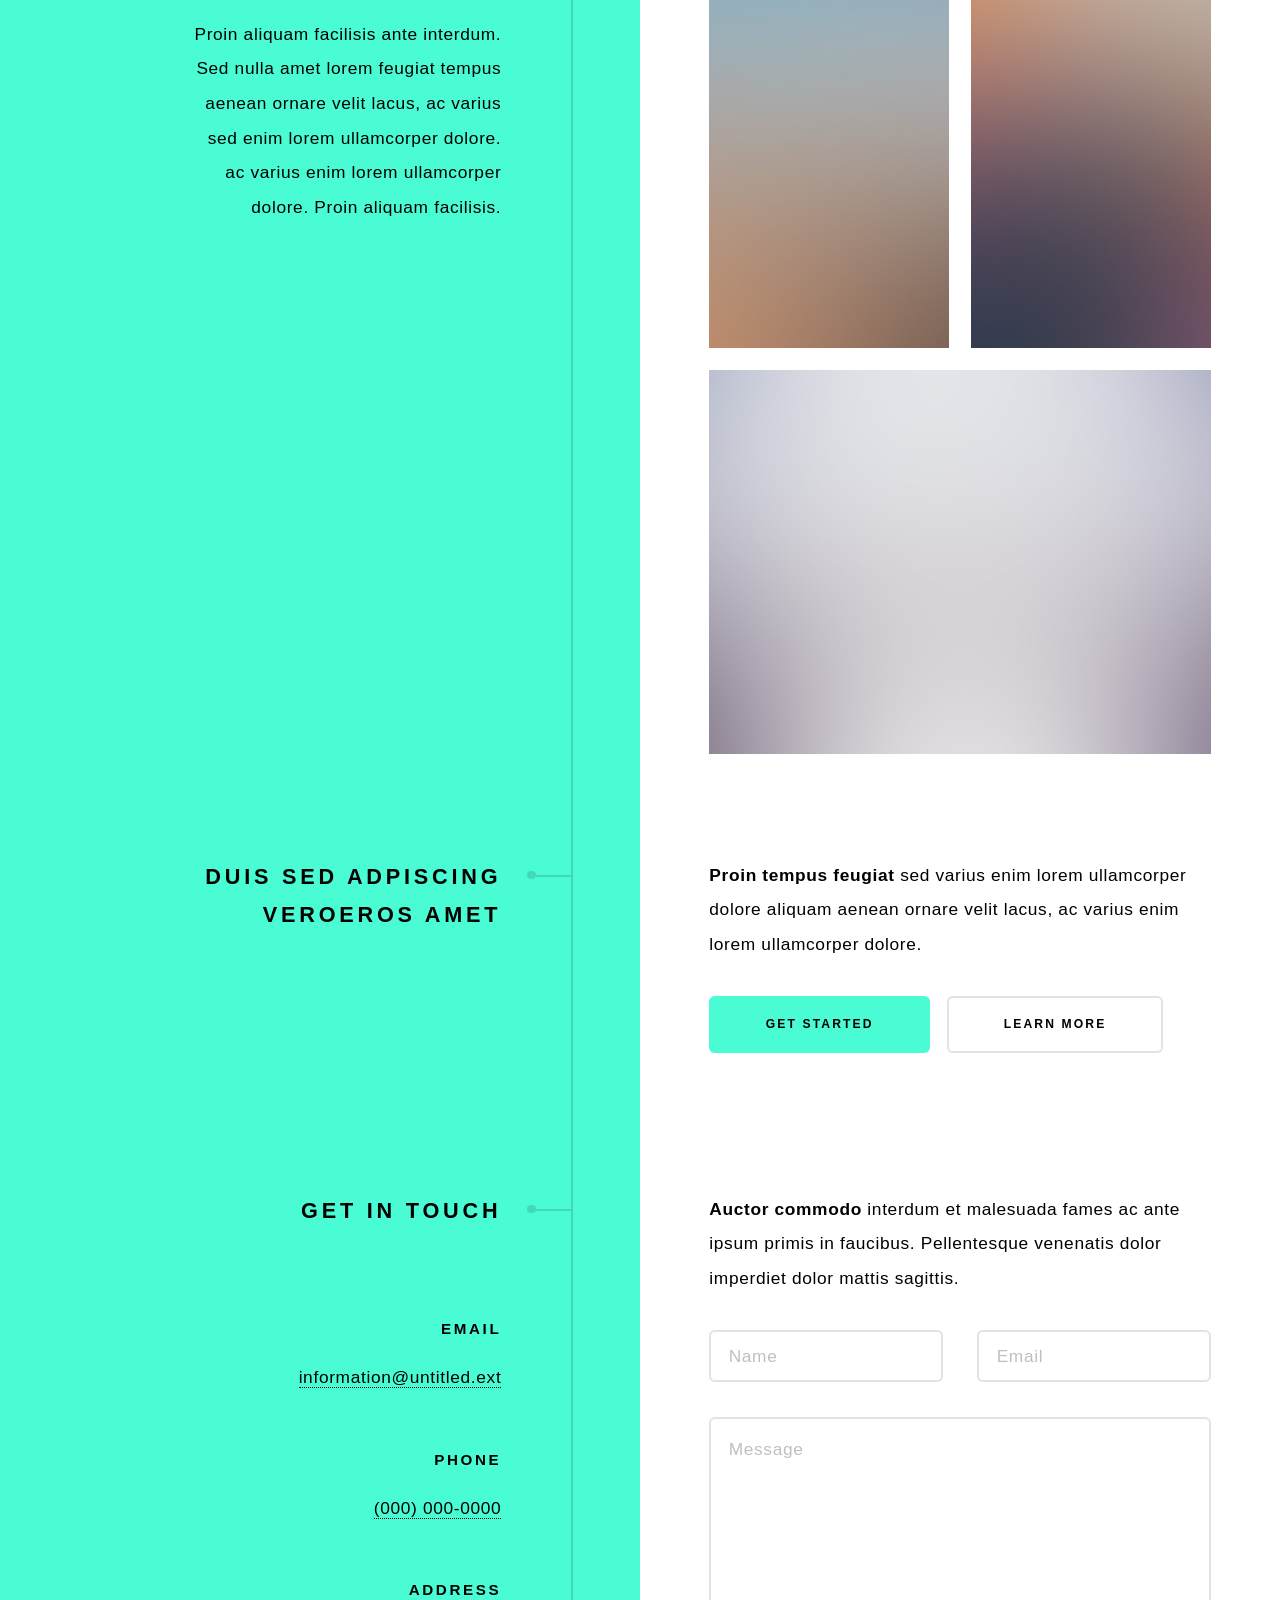
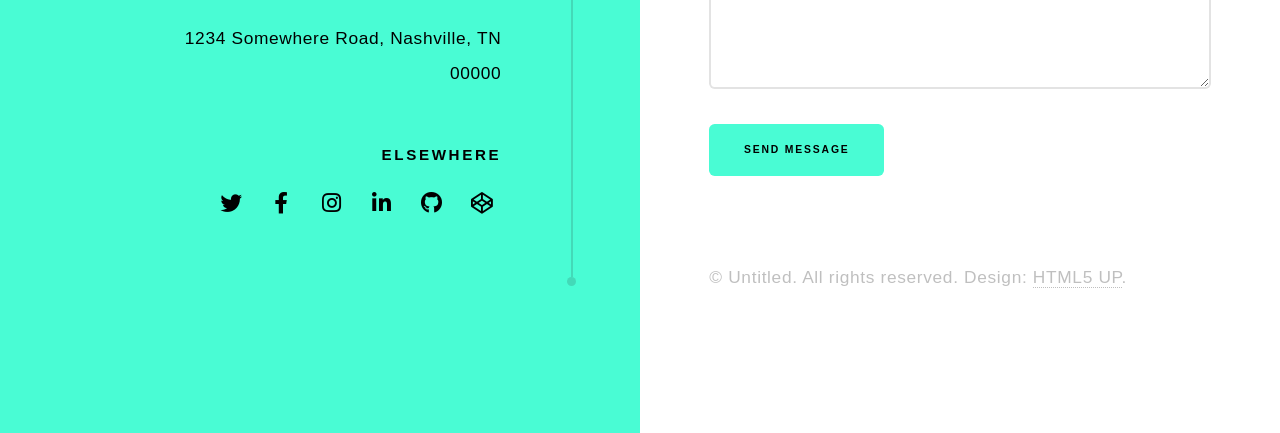
==== commit 86fad94b: "update the title and subtitle in the intro" ====
--- a/index.html
+++ b/index.html
@@ -16,8 +16,8 @@
 				<!-- Intro -->
 					<section class="intro">
 						<header>
-							<h1>Paradigm Shift</h1>
-							<p>A free responsive site template designed by <a href="https://twitter.com/ajlkn">@ajlkn</a> / <a href="https://html5up.net">HTML5 UP</a></p>
+							<h1>QReview</h1>
+							<p>One-click landing page & QR to provide review choices</strong></p>
 							<ul class="actions">
 								<li><a href="#first" class="arrow scrolly"><span class="label">Next</span></a></li>
 							</ul>
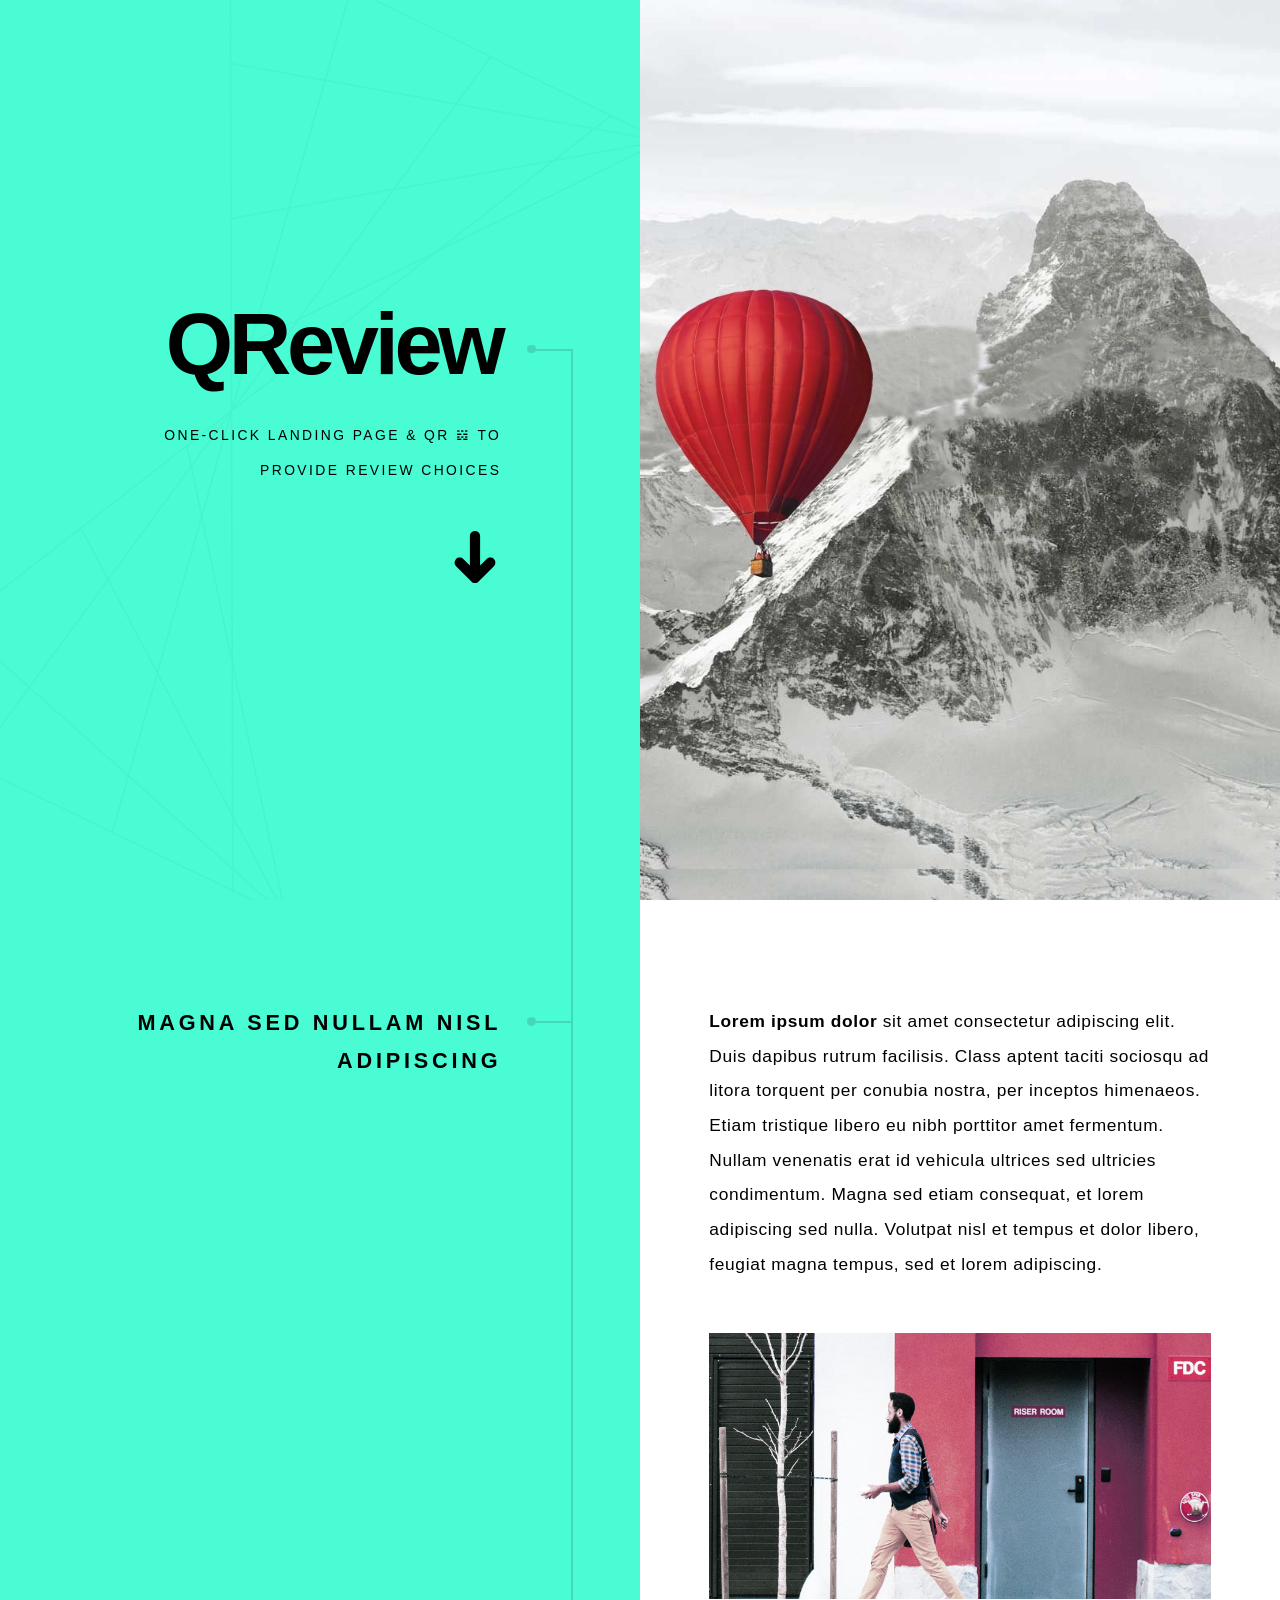
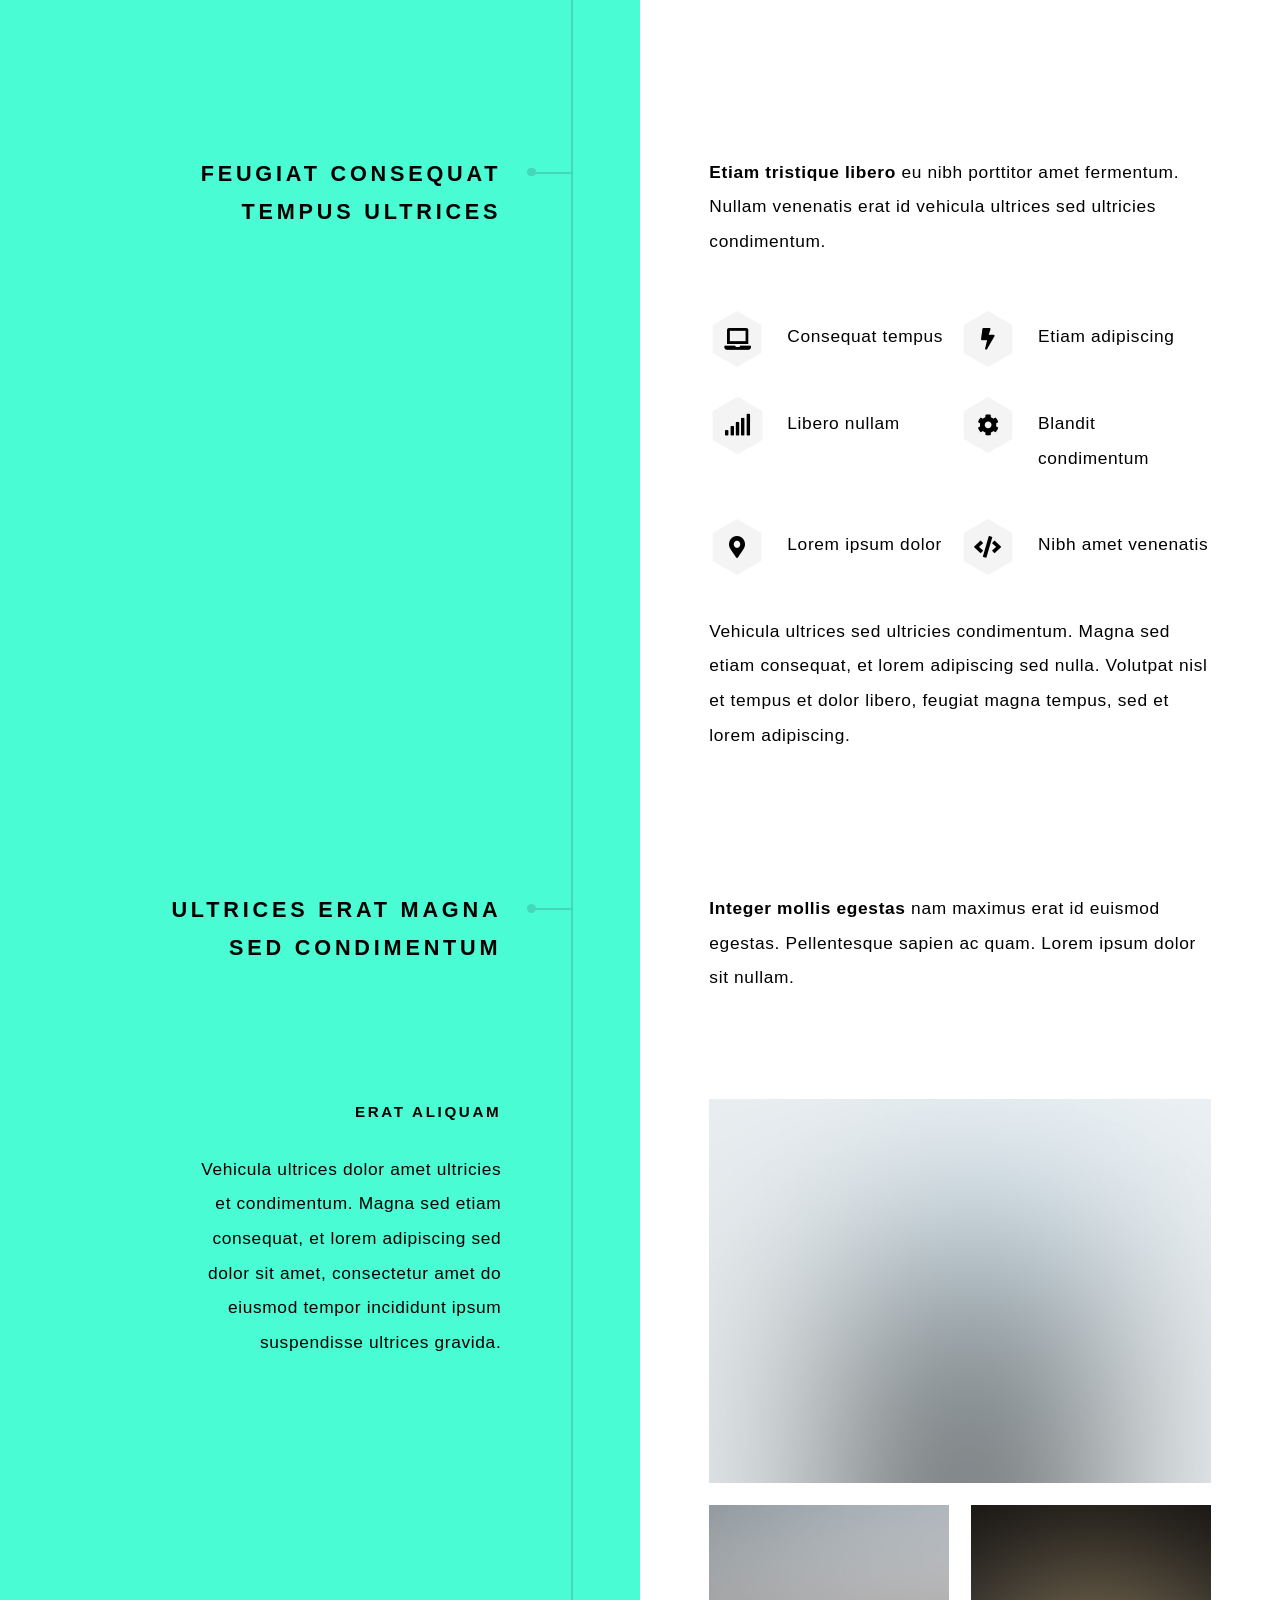
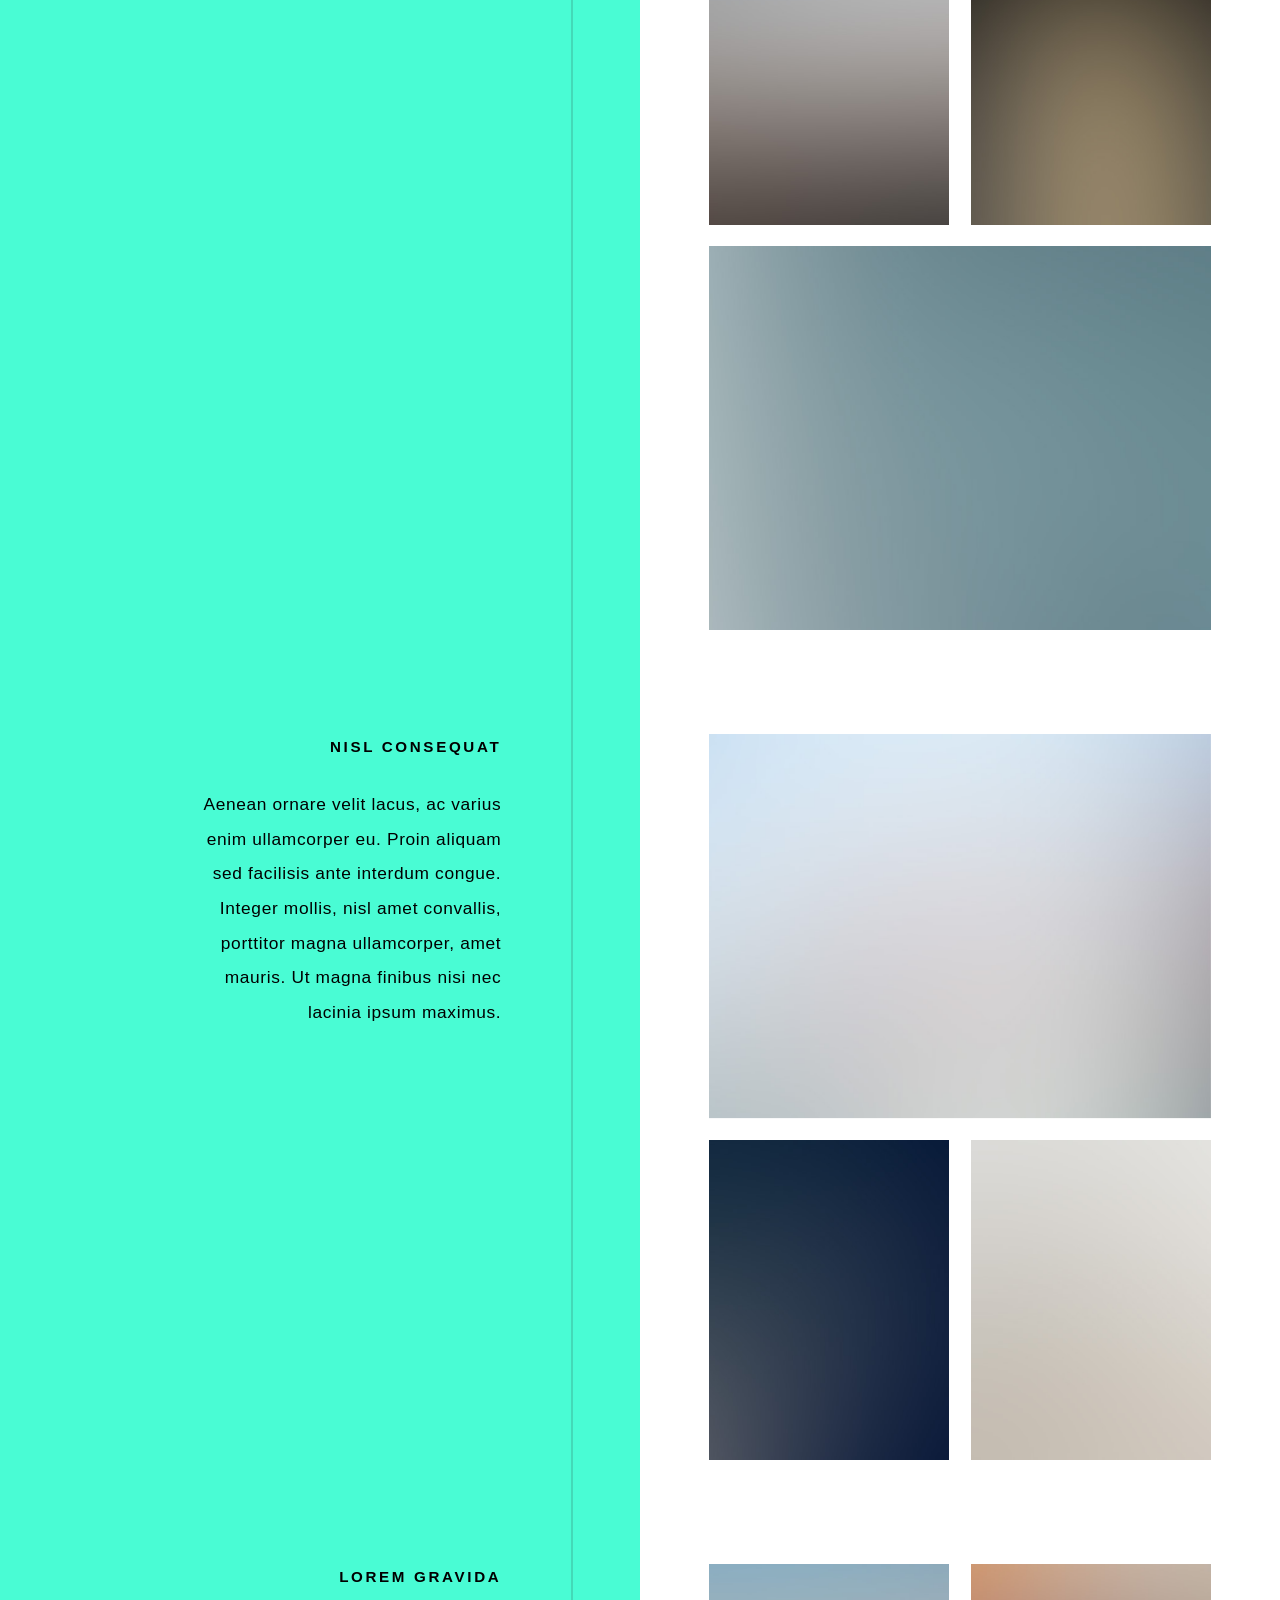
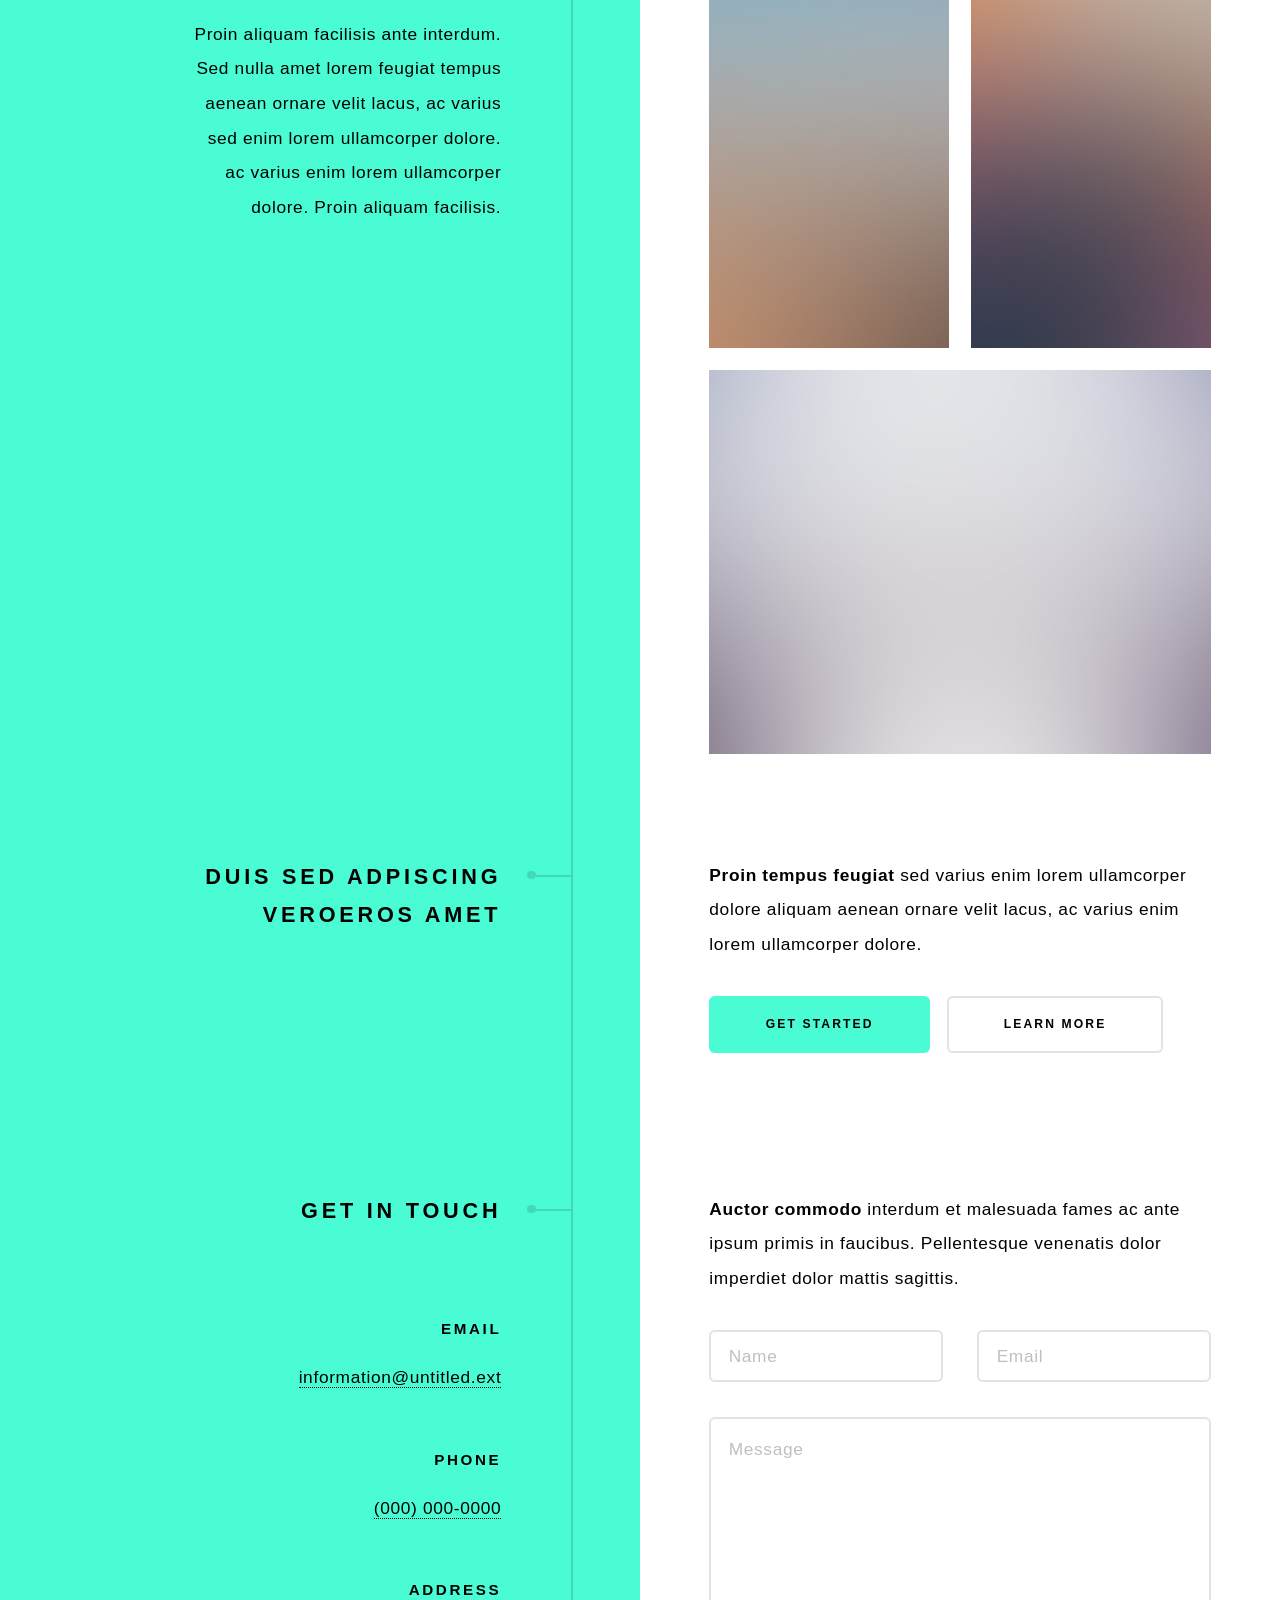
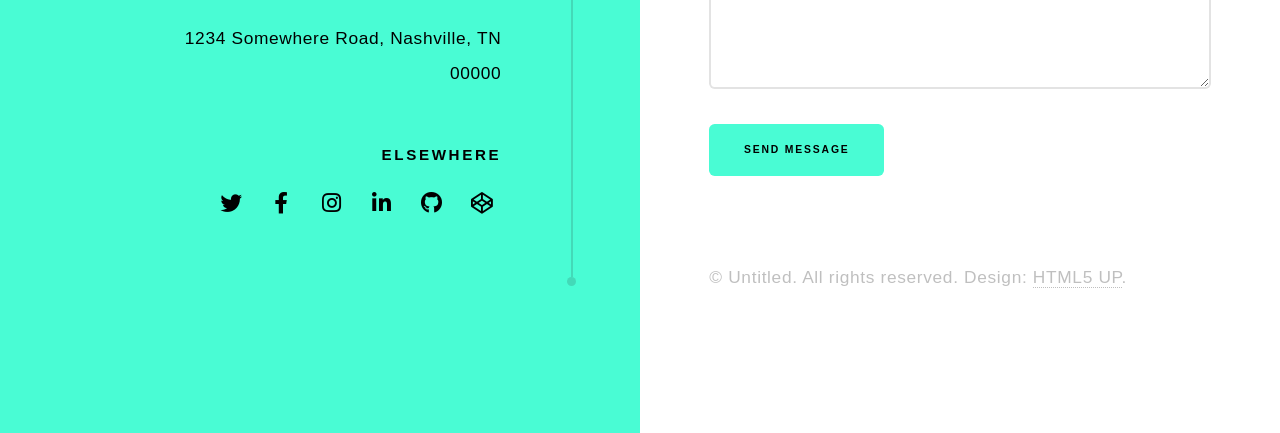
==== commit 6b4ad902: "head title and add 𝍌" ====
--- a/index.html
+++ b/index.html
@@ -1,7 +1,7 @@
 <!DOCTYPE HTML>
 <html>
 	<head>
-		<title>Paradigm Shift by HTML5 UP</title>
+		<title>QReview - Landing of review platforms 𝍌 </title>
 		<meta charset="utf-8" />
 		<meta name="viewport" content="width=device-width, initial-scale=1, user-scalable=no" />
 		<meta name="description" content="" />
@@ -17,7 +17,7 @@
 					<section class="intro">
 						<header>
 							<h1>QReview</h1>
-							<p>One-click landing page & QR to provide review choices</strong></p>
+							<p>One-click landing page & QR 𝍌 to provide review choices</strong></p>
 							<ul class="actions">
 								<li><a href="#first" class="arrow scrolly"><span class="label">Next</span></a></li>
 							</ul>
